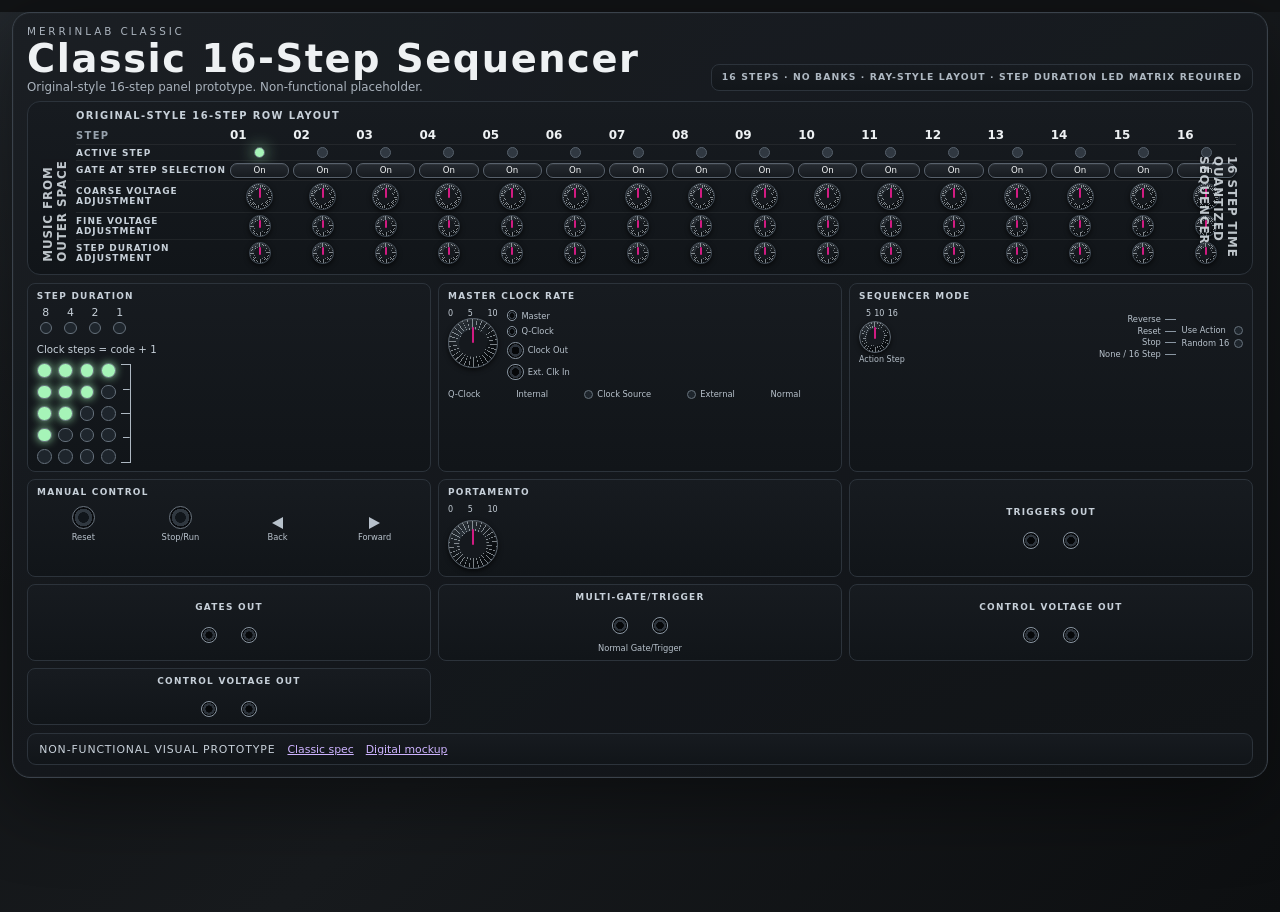
==== classic.html @ e17880bd "Fix classic step duration matrix demo pattern" ====
<!doctype html>
<html lang="en">
<head>
  <meta charset="utf-8" />
  <meta name="viewport" content="width=device-width, initial-scale=1" />
  <title>MerrinLab Classic 16-Step Sequencer Placeholder</title>
  <link rel="stylesheet" href="styles.css" />
  <link rel="stylesheet" href="classic.css" />
  <link rel="stylesheet" href="classic-duration.css" />
</head>
<body class="classic-view">
  <main class="panel" aria-labelledby="panel-title">
    <header class="panel-header classic-faceplate-header">
      <div>
        <p class="eyebrow">MerrinLab Classic</p>
        <h1 id="panel-title">Classic 16-Step Sequencer</h1>
        <p class="subtitle">Original-style 16-step panel prototype. Non-functional placeholder.</p>
      </div>
      <p class="classic-faceplate-meta">16 steps · no banks · Ray-style layout · Step Duration LED Matrix required</p>
    </header>

    <section class="classic-panel" aria-label="Classic original-style row layout placeholder">
      <h2 class="section-title">Original-style 16-step row layout</h2>

      <div class="classic-step-row step-numbers" aria-label="Step numbers 1 to 16">
        <span>01</span><span>02</span><span>03</span><span>04</span><span>05</span><span>06</span><span>07</span><span>08</span><span>09</span><span>10</span><span>11</span><span>12</span><span>13</span><span>14</span><span>15</span><span>16</span>
      </div>

      <div class="classic-step-row" aria-label="Active Step LED row">
        <strong>Active Step</strong>
        <span class="step-led on"></span><span class="step-led"></span><span class="step-led"></span><span class="step-led"></span><span class="step-led"></span><span class="step-led"></span><span class="step-led"></span><span class="step-led"></span><span class="step-led"></span><span class="step-led"></span><span class="step-led"></span><span class="step-led"></span><span class="step-led"></span><span class="step-led"></span><span class="step-led"></span><span class="step-led"></span>
      </div>

      <div class="classic-step-row" aria-label="Gate At Step Selection row">
        <strong>Gate At Step Selection</strong>
        <button type="button">On</button><button type="button">On</button><button type="button">On</button><button type="button">On</button><button type="button">On</button><button type="button">On</button><button type="button">On</button><button type="button">On</button><button type="button">On</button><button type="button">On</button><button type="button">On</button><button type="button">On</button><button type="button">On</button><button type="button">On</button><button type="button">On</button><button type="button">On</button>
      </div>

      <div class="classic-step-row" aria-label="Coarse Voltage Adjustment row">
        <strong>Coarse Voltage Adjustment</strong>
        <span class="classic-knob"></span><span class="classic-knob"></span><span class="classic-knob"></span><span class="classic-knob"></span><span class="classic-knob"></span><span class="classic-knob"></span><span class="classic-knob"></span><span class="classic-knob"></span><span class="classic-knob"></span><span class="classic-knob"></span><span class="classic-knob"></span><span class="classic-knob"></span><span class="classic-knob"></span><span class="classic-knob"></span><span class="classic-knob"></span><span class="classic-knob"></span>
      </div>

      <div class="classic-step-row" aria-label="Fine Voltage Adjustment row">
        <strong>Fine Voltage Adjustment</strong>
        <span class="classic-knob small"></span><span class="classic-knob small"></span><span class="classic-knob small"></span><span class="classic-knob small"></span><span class="classic-knob small"></span><span class="classic-knob small"></span><span class="classic-knob small"></span><span class="classic-knob small"></span><span class="classic-knob small"></span><span class="classic-knob small"></span><span class="classic-knob small"></span><span class="classic-knob small"></span><span class="classic-knob small"></span><span class="classic-knob small"></span><span class="classic-knob small"></span><span class="classic-knob small"></span>
      </div>

      <div class="classic-step-row" aria-label="Step Duration Adjustment row">
        <strong>Step Duration Adjustment</strong>
        <span class="classic-knob small"></span><span class="classic-knob small"></span><span class="classic-knob small"></span><span class="classic-knob small"></span><span class="classic-knob small"></span><span class="classic-knob small"></span><span class="classic-knob small"></span><span class="classic-knob small"></span><span class="classic-knob small"></span><span class="classic-knob small"></span><span class="classic-knob small"></span><span class="classic-knob small"></span><span class="classic-knob small"></span><span class="classic-knob small"></span><span class="classic-knob small"></span><span class="classic-knob small"></span>
      </div>
    </section>

    <section class="classic-bottom-strip complete-bottom-strip" aria-label="Classic bottom control strip placeholders">
      <div class="control-block duration-matrix compact-duration-matrix">
        <h2>Step Duration</h2>
        <div class="duration-bit-labels" aria-label="Duration bit labels 8 4 2 1">
          <span>8</span><span>4</span><span>2</span><span>1</span>
        </div>
        <div class="duration-bit-row" aria-hidden="true">
          <i></i><i></i><i></i><i></i>
        </div>
        <p>Clock steps = code + 1</p>
        <div class="classic-led-matrix hardware-matrix" aria-label="Step Duration LED Matrix">
          <i class="on"></i><i class="on"></i><i class="on"></i><i class="on"></i>
          <i class="on"></i><i class="on"></i><i class="on"></i><i></i>
          <i class="on"></i><i class="on"></i><i></i><i></i>
          <i class="on"></i><i></i><i></i><i></i>
          <i></i><i></i><i></i><i></i>
        </div>
      </div>

      <div class="control-block hardware-block master-clock-panel">
        <h2>Master Clock Rate</h2>
        <div class="master-clock-layout">
          <div>
            <div class="number-arc" aria-hidden="true"><span>0</span><span>5</span><span>10</span></div>
            <div class="mini-dial large" aria-hidden="true"></div>
          </div>
          <div class="master-clock-right">
            <span><i class="jack-dot"></i>Master</span>
            <span><i class="jack-dot"></i>Q-Clock</span>
            <span><i class="jack-dot large-jack"></i>Clock Out</span>
            <span><i class="jack-dot large-jack"></i>Ext. Clk In</span>
          </div>
        </div>
        <div class="clock-source-line" aria-label="Clock source placeholders">
          <span>Q-Clock</span>
          <span>Internal</span><i></i>
          <span>Clock Source</span>
          <i></i><span>External</span>
          <span>Normal</span>
        </div>
      </div>

      <div class="control-block hardware-block sequencer-mode-block wide-block">
        <h2>Sequencer Mode</h2>
        <div class="sequencer-mode-layout">
          <div>
            <div class="number-arc action-arc" aria-hidden="true"><span>5</span><span>10</span><span>16</span></div>
            <div class="mini-dial" aria-hidden="true"></div>
            <span>Action Step</span>
          </div>
          <div class="mode-options" aria-label="Sequencer mode placeholders">
            <span>Reverse</span><span>Reset</span><span>Stop</span><span>None / 16 Step</span>
          </div>
          <div class="action-switches" aria-label="Action selection placeholders">
            <span>Use Action</span><i></i>
            <span>Random 16</span><i></i>
          </div>
        </div>
      </div>

      <div class="control-block hardware-block manual-control-block wide-block">
        <h2>Manual Control</h2>
        <div class="manual-control-grid" aria-label="Manual control placeholders">
          <span><i class="manual-button"></i>Reset</span>
          <span><i class="manual-button"></i>Stop/Run</span>
          <span><i class="manual-arrow left"></i>Back</span>
          <span><i class="manual-arrow right"></i>Forward</span>
        </div>
      </div>

      <div class="control-block hardware-block portamento-block">
        <h2>Portamento</h2>
        <div class="number-arc" aria-hidden="true"><span>0</span><span>5</span><span>10</span></div>
        <div class="mini-dial large" aria-hidden="true"></div>
      </div>

      <div class="control-block hardware-block output-group triggers-block">
        <h2>Triggers Out</h2>
        <div class="paired-jacks"><i class="jack-dot"></i><i class="jack-dot"></i></div>
      </div>

      <div class="control-block hardware-block output-group gates-block">
        <h2>Gates Out</h2>
        <div class="paired-jacks"><i class="jack-dot"></i><i class="jack-dot"></i></div>
      </div>

      <div class="control-block hardware-block output-group multi-gate-block">
        <h2>Multi-Gate/Trigger</h2>
        <div class="paired-jacks"><i class="jack-dot"></i><i class="jack-dot"></i></div>
        <span class="tiny-note">Normal Gate/Trigger</span>
      </div>

      <div class="control-block hardware-block output-group cv-out-block">
        <h2>Control Voltage Out</h2>
        <div class="paired-jacks"><i class="jack-dot"></i><i class="jack-dot"></i></div>
      </div>

      <div class="control-block hardware-block output-group cv-out-block second-cv">
        <h2>Control Voltage Out</h2>
        <div class="paired-jacks"><i class="jack-dot"></i><i class="jack-dot"></i></div>
      </div>
    </section>

    <footer class="classic-footer-strip" aria-label="Classic placeholder links">
      <span>Non-functional visual prototype</span>
      <a href="docs/Classic_Faceplate_Spec_v0.1.md">Classic spec</a>
      <a href="digital.html">Digital mockup</a>
    </footer>
  </main>
</body>
</html>
---- styles.css ----
:root {
  color-scheme: dark;
  font-family: Inter, system-ui, -apple-system, BlinkMacSystemFont, "Segoe UI", sans-serif;
  background: #111315;
  color: #eef1f3;
  --panel: #171b20;
  --panel-2: #1b2026;
  --line: #3a424b;
  --line-soft: #2c333b;
  --text-soft: #aab3bd;
  --accent: #d11b82;
  --accent-2: #b8f2c7;
}

* {
  box-sizing: border-box;
}

body {
  margin: 0;
  min-height: 100vh;
  background:
    radial-gradient(circle at top left, rgba(60, 69, 78, 0.42), transparent 36rem),
    linear-gradient(135deg, #101214, #171a1d 54%, #0d0f11);
}

button,
input {
  font: inherit;
}

button {
  border: 1px solid #58616c;
  border-radius: 999px;
  background: linear-gradient(#252a30, #171b20);
  color: #f5f7f8;
  padding: 0.45rem 0.75rem;
  cursor: default;
  box-shadow: inset 0 1px 0 rgba(255,255,255,0.05), 0 1px 2px rgba(0,0,0,0.55);
}

button.active,
.toggle.active {
  border-color: var(--accent-2);
  background: linear-gradient(#16402a, #102417);
  box-shadow: 0 0 0 1px rgba(184, 242, 199, 0.25), inset 0 1px 0 rgba(255,255,255,0.06);
}

.panel {
  width: min(1840px, calc(100vw - 24px));
  margin: 12px auto;
  padding: 18px;
  border: 1px solid var(--line);
  border-radius: 24px;
  background: linear-gradient(160deg, rgba(26, 30, 35, 0.98), rgba(17, 20, 23, 0.98));
  box-shadow: inset 0 0 0 1px rgba(255,255,255,0.025), 0 24px 80px rgba(0, 0, 0, 0.45);
}

.panel-header,
.control-strip,
.status-strip,
.io-area {
  display: grid;
  gap: 12px;
}

.panel-header {
  grid-template-columns: minmax(280px, 1fr) minmax(260px, 380px);
  align-items: stretch;
  margin-bottom: 12px;
}

.eyebrow {
  margin: 0 0 0.25rem;
  color: var(--text-soft);
  letter-spacing: 0.22em;
  text-transform: uppercase;
  font-size: 0.78rem;
}

h1,
h2,
h3,
p {
  margin-top: 0;
}

h1 {
  margin-bottom: 0.35rem;
  font-size: clamp(2rem, 4vw, 4rem);
  line-height: 1;
  letter-spacing: 0.02em;
}

h2 {
  margin-bottom: 0.65rem;
  font-size: 0.78rem;
  letter-spacing: 0.14em;
  text-transform: uppercase;
  color: #c7d0d9;
}

h3 {
  margin-bottom: 0.55rem;
  font-size: 1rem;
}

.subtitle,
.control-block p,
.mode-card p {
  margin-bottom: 0;
  color: var(--text-soft);
  font-size: 0.86rem;
}

.mode-card,
.control-block,
.status-strip > div,
.step,
.io-block {
  border: 1px solid var(--line-soft);
  border-radius: 16px;
  background: linear-gradient(180deg, var(--panel-2), #15191e);
  box-shadow: inset 0 1px 0 rgba(255,255,255,0.025);
}

.mode-card,
.control-block,
.status-strip > div,
.io-block {
  padding: 14px;
}

.control-strip {
  grid-template-columns: repeat(6, minmax(168px, 1fr));
  margin-bottom: 12px;
}

.button-row {
  display: flex;
  flex-wrap: wrap;
  gap: 8px;
  margin-bottom: 0.6rem;
}

.button-row.three button {
  flex: 1 1 auto;
}

.clock label,
.step label {
  display: grid;
  color: #d4dbe2;
}

.clock label {
  gap: 5px;
  font-size: 0.78rem;
}

.step label {
  gap: 7px;
  font-size: 0.78rem;
  letter-spacing: 0.02em;
}

.clock input,
.step input {
  width: 100%;
}

input[type="range"] {
  accent-color: var(--accent);
}

.step input[type="range"] {
  height: 1.4rem;
}

.step input[type="range"]::-webkit-slider-runnable-track {
  height: 0.42rem;
  border-radius: 999px;
  background: linear-gradient(90deg, var(--accent), #e9eef1);
}

.step input[type="range"]::-webkit-slider-thumb {
  width: 1.1rem;
  height: 1.1rem;
  margin-top: -0.34rem;
  border-radius: 50%;
}

.status-strip {
  grid-template-columns: repeat(4, minmax(140px, 1fr));
  margin-bottom: 12px;
}

.status-strip strong {
  display: block;
  font-size: 1.7rem;
}

.label {
  display: block;
  margin-bottom: 0.4rem;
  color: #97a2ad;
  text-transform: uppercase;
  letter-spacing: 0.1em;
  font-size: 0.7rem;
}

.led-code {
  display: flex;
  gap: 8px;
}

.led-code.labelled {
  align-items: end;
}

.bit {
  display: grid;
  justify-items: center;
  gap: 5px;
  color: #97a2ad;
  font-size: 0.68rem;
  font-style: normal;
}

.bit em {
  font-style: normal;
}

.led-code i,
.step-led {
  display: inline-block;
  width: 14px;
  height: 14px;
  border-radius: 50%;
  background: #303841;
  border: 1px solid #56606b;
}

.led-code i.on,
.step-led.on {
  background: #a6f4b8;
  box-shadow: 0 0 16px rgba(166, 244, 184, 0.8);
}

.section-title {
  margin: 6px 0 10px;
}

.step-grid {
  display: grid;
  grid-template-columns: repeat(16, minmax(92px, 1fr));
  gap: 7px;
  margin-bottom: 12px;
}

.step {
  min-width: 0;
  padding: 10px 9px;
  display: grid;
  grid-template-rows: auto auto auto auto auto;
  gap: 7px;
  align-content: start;
}

.step.active {
  border-color: var(--accent-2);
  box-shadow: inset 0 0 0 1px rgba(184, 242, 199, 0.15), 0 0 18px rgba(184, 242, 199, 0.08);
}

.step > button {
  width: 100%;
  margin: 2px 0 0;
  padding: 0.34rem 0.25rem;
  font-size: 0.82rem;
}

.step-status {
  display: grid;
  grid-template-columns: repeat(4, 1fr);
  gap: 4px;
  margin: 0;
}

.step-status button {
  min-width: 0;
  width: auto;
  margin: 0;
  padding: 0.22rem 0;
  border-radius: 7px;
  font-size: 0.64rem;
  line-height: 1;
  color: #d8dde2;
  border-color: #454e58;
  background: linear-gradient(#20252b, #13171b);
}

.step-led {
  margin-top: 4px;
}

.classic-panel {
  position: relative;
  border: 1px solid var(--line-soft);
  border-radius: 13px;
  background: linear-gradient(180deg, #171b20, #111519);
  padding: 10px 46px;
  margin-bottom: 10px;
  overflow-x: auto;
}

.classic-panel::before,
.classic-panel::after {
  position: absolute;
  top: 54px;
  bottom: 12px;
  display: grid;
  place-items: center;
  color: #dbe2e8;
  font-size: 0.74rem;
  font-weight: 700;
  letter-spacing: 0.08em;
  text-transform: uppercase;
  writing-mode: vertical-rl;
  text-orientation: mixed;
  opacity: 0.86;
}

.classic-panel::before {
  content: "Music From Outer Space";
  left: 13px;
  transform: rotate(180deg);
}

.classic-panel::after {
  content: "16 Step Time Quantized Sequencer";
  right: 13px;
}

.classic-step-row {
  min-width: 1180px;
  display: grid;
  grid-template-columns: 162px repeat(16, minmax(48px, 1fr));
  align-items: center;
  gap: 5px;
  padding: 4px 0;
  border-bottom: 1px solid rgba(255,255,255,0.06);
}

.classic-step-row:last-child {
  border-bottom: 0;
}

.classic-step-row strong {
  color: #c7d0d9;
  font-size: 0.64rem;
  letter-spacing: 0.11em;
  line-height: 1.15;
  text-transform: uppercase;
}

.classic-step-row.step-numbers {
  grid-template-columns: 162px repeat(16, minmax(48px, 1fr));
  color: #eef1f3;
  font-weight: 700;
  font-size: 0.82rem;
}

.classic-step-row.step-numbers::before {
  content: "Step";
  color: #97a2ad;
  font-size: 0.62rem;
  letter-spacing: 0.14em;
  text-transform: uppercase;
}

.classic-step-row .step-led {
  justify-self: center;
  width: 11px;
  height: 11px;
  margin: 0;
}

.classic-step-row button {
  width: 100%;
  padding: 0.17rem 0.18rem;
  border-radius: 7px;
  font-size: 0.58rem;
  line-height: 1;
}

.classic-knob {
  width: 30px;
  height: 30px;
  justify-self: center;
  border-radius: 50%;
  border: 1px solid #414b55;
  background:
    radial-gradient(circle at 50% 50%, #15191e 0 42%, transparent 43%),
    repeating-conic-gradient(from -135deg, rgba(216,225,232,0.56) 0 2deg, transparent 2deg 10deg),
    radial-gradient(circle at 38% 30%, #333a42, #0c0f12 64%);
  box-shadow: inset 0 1px 2px rgba(255,255,255,0.14), 0 2px 5px rgba(0,0,0,0.65);
  position: relative;
}

.classic-knob::after {
  content: "";
  position: absolute;
  left: 50%;
  top: 4px;
  width: 2px;
  height: 10px;
  transform: translateX(-50%);
  border-radius: 2px;
  background: var(--accent);
}

.classic-knob.small {
  width: 25px;
  height: 25px;
}

.classic-knob.small::after {
  height: 8px;
}

.classic-bottom-strip {
  display: grid;
  grid-template-columns: 1.05fr 1.35fr 1fr 1.35fr 1.12fr 1.4fr;
  gap: 9px;
  margin-bottom: 10px;
}

.classic-bottom-strip .control-block {
  min-height: 116px;
  padding: 10px 12px;
  border-radius: 10px;
}

.classic-bottom-strip .control-block h2 {
  margin-bottom: 0.42rem;
  font-size: 0.67rem;
}

.classic-bottom-strip .control-block p {
  font-size: 0.78rem;
  line-height: 1.25;
}

.classic-led-matrix {
  display: grid;
  grid-template-columns: repeat(4, 11px);
  gap: 5px;
  margin-top: 9px;
}

.classic-led-matrix i {
  width: 11px;
  height: 11px;
  border-radius: 50%;
  border: 1px solid #56606b;
  background: #303841;
}

.classic-led-matrix i.on {
  background: #a6f4b8;
  box-shadow: 0 0 10px rgba(166, 244, 184, 0.72);
}

.io-area {
  grid-template-columns: repeat(2, minmax(260px, 1fr));
}

.io-block ul {
  display: grid;
  grid-template-columns: repeat(auto-fit, minmax(150px, 1fr));
  gap: 10px;
  padding: 0;
  margin: 0;
  list-style: none;
}

.io-block li {
  display: flex;
  align-items: center;
  gap: 9px;
  color: #dbe2e8;
}

.jack {
  width: 18px;
  height: 18px;
  border-radius: 50%;
  border: 2px solid #83b8ff;
  background: radial-gradient(circle at 50% 50%, #0d1115 38%, #26303a 40%, #090b0d 65%);
}

.jack.out {
  border-color: #f0c36a;
}

.classic-view .panel {
  padding: 12px 14px;
  border-radius: 18px;
}

.classic-view .panel-header {
  grid-template-columns: minmax(360px, 1fr) minmax(240px, 340px);
  gap: 10px;
  align-items: end;
  margin-bottom: 8px;
}

.classic-view .eyebrow {
  margin-bottom: 0.16rem;
  font-size: 0.65rem;
  letter-spacing: 0.28em;
}

.classic-view h1 {
  margin-bottom: 0.2rem;
  font-size: clamp(1.65rem, 3vw, 3rem);
  letter-spacing: 0.04em;
}

.classic-view .subtitle {
  font-size: 0.74rem;
}

.classic-view .mode-card {
  padding: 9px 11px;
  border-radius: 11px;
}

.classic-view .mode-card h2 {
  margin-bottom: 0.35rem;
  font-size: 0.62rem;
}

.classic-view .mode-card p {
  font-size: 0.72rem;
  line-height: 1.25;
}

.classic-view .status-strip {
  grid-template-columns: repeat(4, minmax(120px, 1fr));
  gap: 8px;
  margin-bottom: 8px;
}

.classic-view .status-strip > div {
  padding: 8px 10px;
  border-radius: 10px;
}

.classic-view .status-strip strong {
  font-size: 1.2rem;
}

.classic-view .label {
  margin-bottom: 0.22rem;
  font-size: 0.58rem;
}

.classic-view .classic-panel {
  padding: 8px 48px;
  margin-bottom: 8px;
}

.classic-view .section-title {
  margin: 0 0 5px;
  font-size: 0.62rem;
}

.classic-view .classic-step-row {
  grid-template-columns: 150px repeat(16, minmax(47px, 1fr));
  min-width: 1160px;
  gap: 4px;
  padding: 2px 0;
}

.classic-view .classic-step-row.step-numbers {
  grid-template-columns: 150px repeat(16, minmax(47px, 1fr));
  font-size: 0.75rem;
}

.classic-view .classic-step-row strong {
  font-size: 0.56rem;
}

.classic-view .classic-step-row button {
  padding: 0.13rem 0.16rem;
  font-size: 0.54rem;
}

.classic-view .classic-knob {
  width: 27px;
  height: 27px;
}

.classic-view .classic-knob.small {
  width: 22px;
  height: 22px;
}

.classic-view .classic-bottom-strip {
  grid-template-columns: 0.95fr 1.45fr 1.05fr 1.4fr 1.1fr 1.35fr;
  gap: 7px;
  margin-bottom: 8px;
}

.classic-view .classic-bottom-strip .control-block {
  min-height: 76px;
  padding: 7px 9px;
  border-radius: 8px;
}

.classic-view .classic-bottom-strip .control-block h2 {
  margin-bottom: 0.25rem;
  font-size: 0.56rem;
}

.classic-view .classic-bottom-strip .control-block p {
  font-size: 0.64rem;
  line-height: 1.15;
}

.classic-view .classic-led-matrix {
  grid-template-columns: repeat(4, 9px);
  gap: 4px;
  margin-top: 5px;
}

.classic-view .classic-led-matrix i {
  width: 9px;
  height: 9px;
}

.classic-view .led-code {
  gap: 6px;
}

.classic-view .led-code i {
  width: 10px;
  height: 10px;
}

.classic-view .io-area {
  gap: 8px;
}

.classic-view .io-block {
  padding: 9px 12px;
  border-radius: 10px;
}

.classic-view .io-block h2 {
  margin-bottom: 0.35rem;
  font-size: 0.6rem;
}

.classic-view .io-block p {
  margin-bottom: 0.35rem;
  font-size: 0.74rem;
}

@media (max-width: 1500px) {
  .control-strip,
  .classic-bottom-strip {
    grid-template-columns: repeat(3, minmax(220px, 1fr));
  }
}

@media (max-width: 1300px) {
  .step-grid {
    grid-template-columns: repeat(8, minmax(100px, 1fr));
  }

  .control-strip,
  .classic-bottom-strip {
    grid-template-columns: repeat(2, minmax(220px, 1fr));
  }
}

@media (max-width: 760px) {
  .panel-header,
  .control-strip,
  .status-strip,
  .io-area,
  .classic-bottom-strip {
    grid-template-columns: 1fr;
  }

  .step-grid {
    grid-template-columns: repeat(2, minmax(130px, 1fr));
  }

  .classic-panel {
    padding-inline: 36px;
  }
}
---- classic.css ----
/* Classic-only presentation refinements.
   This file keeps classic.html looking like a compact panel prototype,
   without changing digital.html. */

.classic-view .panel-header.classic-faceplate-header {
  grid-template-columns: minmax(0, 1fr) auto;
  align-items: end;
  gap: 10px;
  margin-bottom: 7px;
}

.classic-view .classic-faceplate-header h1 {
  margin-bottom: 0.14rem;
}

.classic-view .classic-faceplate-header .subtitle {
  max-width: 42rem;
}

.classic-faceplate-meta {
  margin: 0 0 0.2rem;
  padding: 0.44rem 0.62rem;
  border: 1px solid var(--line-soft);
  border-radius: 8px;
  background: linear-gradient(180deg, #171b20, #12161a);
  color: #aeb8c2;
  font-size: 0.58rem;
  font-weight: 700;
  letter-spacing: 0.12em;
  line-height: 1.15;
  text-transform: uppercase;
  white-space: nowrap;
}

.classic-view .classic-panel {
  margin-top: 0;
}

.classic-view .compact-duration-matrix {
  display: grid;
  align-content: start;
  justify-items: start;
  gap: 0.18rem;
}

.classic-view .compact-duration-matrix h2 {
  margin-bottom: 0.08rem;
}

.duration-bit-labels,
.duration-bit-row {
  display: grid;
  grid-template-columns: repeat(4, 0.95rem);
  gap: 0.28rem;
  align-items: center;
}

.duration-bit-labels {
  color: #c7d0d9;
  font-size: 0.62rem;
  line-height: 1;
  text-align: center;
}

.duration-bit-row i {
  width: 0.66rem;
  height: 0.66rem;
  justify-self: center;
  border-radius: 50%;
  border: 1px solid #66717c;
  background: #1e252c;
}

.hardware-matrix i {
  width: 0.74rem;
  height: 0.74rem;
  border-radius: 50%;
  border: 1px solid #66717c;
  background: #1e252c;
}

.classic-view .compact-duration-matrix p {
  order: 3;
  max-width: 8rem;
  margin: 0.38rem 0 0.2rem;
  color: #c7d0d9;
  font-size: 0.54rem;
  line-height: 1.08;
}

.classic-view .classic-led-matrix.hardware-matrix {
  order: 4;
  position: relative;
  display: grid;
  grid-template-columns: repeat(4, 0.74rem);
  gap: 0.32rem;
  width: max-content;
  margin-top: 0;
  padding-right: 0.86rem;
}

.classic-view .classic-led-matrix.hardware-matrix::after {
  content: "";
  position: absolute;
  right: 0.1rem;
  top: 0.06rem;
  bottom: 0.06rem;
  width: 0.42rem;
  border-right: 1px solid #aeb8c2;
  background:
    linear-gradient(#aeb8c2, #aeb8c2) right top / 0.42rem 1px no-repeat,
    linear-gradient(#aeb8c2, #aeb8c2) right 25% / 0.32rem 1px no-repeat,
    linear-gradient(#aeb8c2, #aeb8c2) right 50% / 0.42rem 1px no-repeat,
    linear-gradient(#aeb8c2, #aeb8c2) right 75% / 0.32rem 1px no-repeat,
    linear-gradient(#aeb8c2, #aeb8c2) right bottom / 0.42rem 1px no-repeat;
}

.hardware-matrix i.on {
  background: #a6f4b8;
  box-shadow: 0 0 8px rgba(166, 244, 184, 0.78);
}

.classic-view .complete-bottom-strip {
  display: grid;
  grid-template-columns: 1.05fr repeat(10, 1fr);
  grid-template-rows: minmax(5.4rem, auto) minmax(3.9rem, auto);
  gap: 0;
  align-items: stretch;
  border: 1px solid var(--line-soft);
  border-radius: 8px;
  overflow: hidden;
  background: linear-gradient(180deg, #171b20, #111519);
}

.classic-view .complete-bottom-strip .control-block {
  min-height: 0;
  border: 0;
  border-right: 1px solid var(--line-soft);
  border-bottom: 1px solid var(--line-soft);
  border-radius: 0;
  background: transparent;
  box-shadow: none;
}

.classic-view .complete-bottom-strip .duration-matrix {
  grid-column: 1;
  grid-row: 1 / span 2;
}

.classic-view .complete-bottom-strip .master-clock-panel {
  grid-column: 2 / span 3;
  grid-row: 1 / span 2;
}

.classic-view .complete-bottom-strip .sequencer-mode-block {
  grid-column: 5 / span 3;
  grid-row: 1;
}

.classic-view .complete-bottom-strip .manual-control-block {
  grid-column: 8 / span 3;
  grid-row: 1;
}

.classic-view .complete-bottom-strip .portamento-block {
  grid-column: 11;
  grid-row: 1;
  border-right: 0;
}

.classic-view .complete-bottom-strip .triggers-block {
  grid-column: 5 / span 2;
  grid-row: 2;
}

.classic-view .complete-bottom-strip .gates-block {
  grid-column: 7 / span 2;
  grid-row: 2;
}

.classic-view .complete-bottom-strip .multi-gate-block {
  grid-column: 9;
  grid-row: 2;
}

.classic-view .complete-bottom-strip .cv-out-block {
  grid-column: 10;
  grid-row: 2;
}

.classic-view .complete-bottom-strip .second-cv {
  grid-column: 11;
  grid-row: 2;
  border-right: 0;
}

.classic-view .complete-bottom-strip .output-group,
.classic-view .complete-bottom-strip .cv-out-block,
.classic-view .complete-bottom-strip .duration-matrix,
.classic-view .complete-bottom-strip .master-clock-panel {
  border-bottom: 0;
}

.hardware-block {
  display: grid;
  align-content: start;
  gap: 0.34rem;
}

.hardware-block h2 {
  margin-bottom: 0.06rem;
}

.mini-dial {
  width: 2rem;
  height: 2rem;
  justify-self: start;
  border-radius: 50%;
  border: 1px solid #5c6670;
  background:
    radial-gradient(circle at 50% 50%, #15191e 0 40%, transparent 41%),
    repeating-conic-gradient(from -135deg, rgba(216,225,232,0.55) 0 2deg, transparent 2deg 12deg),
    radial-gradient(circle at 38% 30%, #303840, #090c0f 66%);
  box-shadow: inset 0 1px 2px rgba(255,255,255,0.12), 0 2px 5px rgba(0,0,0,0.65);
  position: relative;
}

.mini-dial.large {
  width: 3.1rem;
  height: 3.1rem;
}

.mini-dial::after {
  content: "";
  position: absolute;
  left: 50%;
  top: 0.34rem;
  width: 2px;
  height: 0.72rem;
  transform: translateX(-50%);
  border-radius: 2px;
  background: var(--accent);
}

.mini-dial.large::after {
  top: 0.5rem;
  height: 1rem;
}

.number-arc {
  display: flex;
  justify-content: space-between;
  width: 3.1rem;
  color: #c7d0d9;
  font-size: 0.5rem;
  line-height: 1;
}

.master-clock-layout {
  display: grid;
  grid-template-columns: auto 1fr;
  gap: 0.58rem;
  align-items: start;
}

.master-clock-right {
  display: grid;
  grid-template-columns: auto;
  gap: 0.32rem;
  color: #b7c1cb;
  font-size: 0.52rem;
}

.master-clock-right span,
.jack-row span,
.jack-grid span {
  display: inline-flex;
  align-items: center;
  gap: 0.25rem;
}

.clock-source-line {
  display: grid;
  grid-template-columns: auto auto 0.56rem auto 0.56rem auto auto;
  gap: 0.28rem;
  align-items: center;
  margin-top: 0.25rem;
  color: #b7c1cb;
  font-size: 0.52rem;
  line-height: 1.08;
}

.clock-source-line i,
.action-switches i {
  width: 0.56rem;
  height: 0.56rem;
  border-radius: 50%;
  border: 1px solid #68737d;
  background: #1e252c;
}

.clock-source-note,
.mode-options,
.switch-pair,
.clock-source-grid,
.jack-row,
.jack-grid,
.action-symbol-row,
.action-switches,
.manual-control-grid,
.tiny-note {
  color: #b7c1cb;
  font-size: 0.52rem;
  line-height: 1.08;
}

.sequencer-mode-layout {
  display: grid;
  grid-template-columns: auto minmax(4.2rem, 1fr) auto;
  gap: 0.34rem;
  align-items: center;
}

.sequencer-mode-layout > div:first-child {
  display: grid;
  justify-items: center;
  gap: 0.14rem;
  color: #b7c1cb;
  font-size: 0.5rem;
  text-align: center;
}

.action-arc {
  width: 2rem;
}

.mode-options {
  display: grid;
  grid-template-columns: auto;
  gap: 0.16rem;
  align-items: center;
}

.mode-options span {
  padding: 0;
  border: 0;
  border-radius: 0;
  text-align: right;
  background: none;
}

.mode-options span::after {
  content: "";
  display: inline-block;
  width: 0.72rem;
  height: 1px;
  margin-left: 0.24rem;
  vertical-align: middle;
  background: #8a96a2;
}

.action-switches {
  display: grid;
  grid-template-columns: auto 0.56rem;
  gap: 0.22rem 0.3rem;
  align-items: center;
}

.manual-control-grid {
  display: grid;
  grid-template-columns: repeat(4, minmax(0, 1fr));
  gap: 0.28rem;
  align-items: end;
}

.manual-control-grid span {
  display: grid;
  justify-items: center;
  gap: 0.2rem;
  text-align: center;
}

.manual-button {
  display: block;
  width: 1.45rem;
  height: 1.45rem;
  border-radius: 50%;
  border: 1px solid #6a747e;
  background: radial-gradient(circle at 50% 50%, #11161b 0 35%, #303840 37% 58%, #080a0d 60%);
}

.manual-arrow {
  display: block;
  width: 0;
  height: 0;
  margin-top: 0.28rem;
  border-top: 0.38rem solid transparent;
  border-bottom: 0.38rem solid transparent;
}

.manual-arrow.left {
  border-right: 0.72rem solid #b7c1cb;
}

.manual-arrow.right {
  border-left: 0.72rem solid #b7c1cb;
}

.jack-row,
.jack-grid {
  display: grid;
  gap: 0.24rem;
}

.jack-dot {
  display: inline-block;
  flex: 0 0 auto;
  width: 0.66rem;
  height: 0.66rem;
  border-radius: 50%;
  border: 1px solid #8a96a2;
  background: radial-gradient(circle at 50% 50%, #06080a 0 35%, #2d343c 37% 58%, #07090b 60%);
}

.jack-dot.large-jack {
  width: 1.05rem;
  height: 1.05rem;
}

.output-group {
  min-height: 3.8rem;
  align-content: center;
}

.output-group h2 {
  text-align: center;
}

.paired-jacks {
  display: flex;
  justify-content: center;
  gap: 1.45rem;
  margin-top: 0.34rem;
}

.paired-jacks .jack-dot {
  width: 1.05rem;
  height: 1.05rem;
}

.tiny-note {
  display: block;
  margin-top: 0.28rem;
  text-align: center;
}

.classic-footer-strip {
  display: flex;
  flex-wrap: wrap;
  align-items: center;
  gap: 0.75rem;
  min-height: 2rem;
  padding: 0.45rem 0.7rem;
  border: 1px solid var(--line-soft);
  border-radius: 9px;
  background: linear-gradient(180deg, #171b20, #111519);
  color: #aeb8c2;
  font-size: 0.68rem;
}

.classic-footer-strip span {
  color: #c7d0d9;
  letter-spacing: 0.08em;
  text-transform: uppercase;
}

.classic-footer-strip a {
  color: #cdb3ff;
}

@media (max-width: 1500px) {
  .classic-view .complete-bottom-strip {
    grid-template-columns: repeat(3, minmax(220px, 1fr));
    grid-template-rows: auto;
    gap: 7px;
    border: 0;
    background: transparent;
    overflow: visible;
  }

  .classic-view .complete-bottom-strip .control-block {
    grid-column: auto;
    grid-row: auto;
    border: 1px solid var(--line-soft);
    border-radius: 8px;
    background: linear-gradient(180deg, #171b20, #111519);
  }
}

@media (max-width: 900px) {
  .classic-view .panel-header.classic-faceplate-header {
    grid-template-columns: 1fr;
  }

  .classic-faceplate-meta {
    white-space: normal;
  }

  .sequencer-mode-layout,
  .manual-control-grid,
  .master-clock-layout,
  .clock-source-line {
    grid-template-columns: 1fr;
  }
}
---- classic-duration.css ----
/* Classic Step Duration block tuning only.
   Purpose: make the Step Duration matrix use its panel space better
   without changing the rest of the Classic lower strip. */

.classic-view .compact-duration-matrix {
  justify-items: center;
  align-content: start;
  padding-inline: 0.55rem !important;
}

.classic-view .compact-duration-matrix h2 {
  width: 100%;
  text-align: center;
}

.classic-view .duration-bit-labels,
.classic-view .duration-bit-row {
  grid-template-columns: repeat(4, 1.12rem);
  gap: 0.42rem;
}

.classic-view .duration-bit-labels {
  width: max-content;
  font-size: 0.68rem;
}

.classic-view .duration-bit-row i {
  width: 0.78rem;
  height: 0.78rem;
}

.classic-view .compact-duration-matrix p {
  width: 100%;
  max-width: 8.8rem;
  margin: 0.45rem 0 0.28rem;
  text-align: left;
  font-size: 0.58rem;
}

.classic-view .classic-led-matrix.hardware-matrix {
  grid-template-columns: repeat(4, 0.92rem);
  gap: 0.42rem;
  padding-right: 1.08rem;
}

.classic-view .classic-led-matrix.hardware-matrix i {
  width: 0.92rem;
  height: 0.92rem;
}

.classic-view .classic-led-matrix.hardware-matrix::after {
  right: 0.12rem;
  width: 0.56rem;
  border-right-width: 1px;
  background:
    linear-gradient(#aeb8c2, #aeb8c2) right top / 0.56rem 1px no-repeat,
    linear-gradient(#aeb8c2, #aeb8c2) right 25% / 0.42rem 1px no-repeat,
    linear-gradient(#aeb8c2, #aeb8c2) right 50% / 0.56rem 1px no-repeat,
    linear-gradient(#aeb8c2, #aeb8c2) right 75% / 0.42rem 1px no-repeat,
    linear-gradient(#aeb8c2, #aeb8c2) right bottom / 0.56rem 1px no-repeat;
}

@media (max-width: 1500px) {
  .classic-view .compact-duration-matrix {
    justify-items: start;
  }

  .classic-view .compact-duration-matrix h2 {
    text-align: left;
  }
}
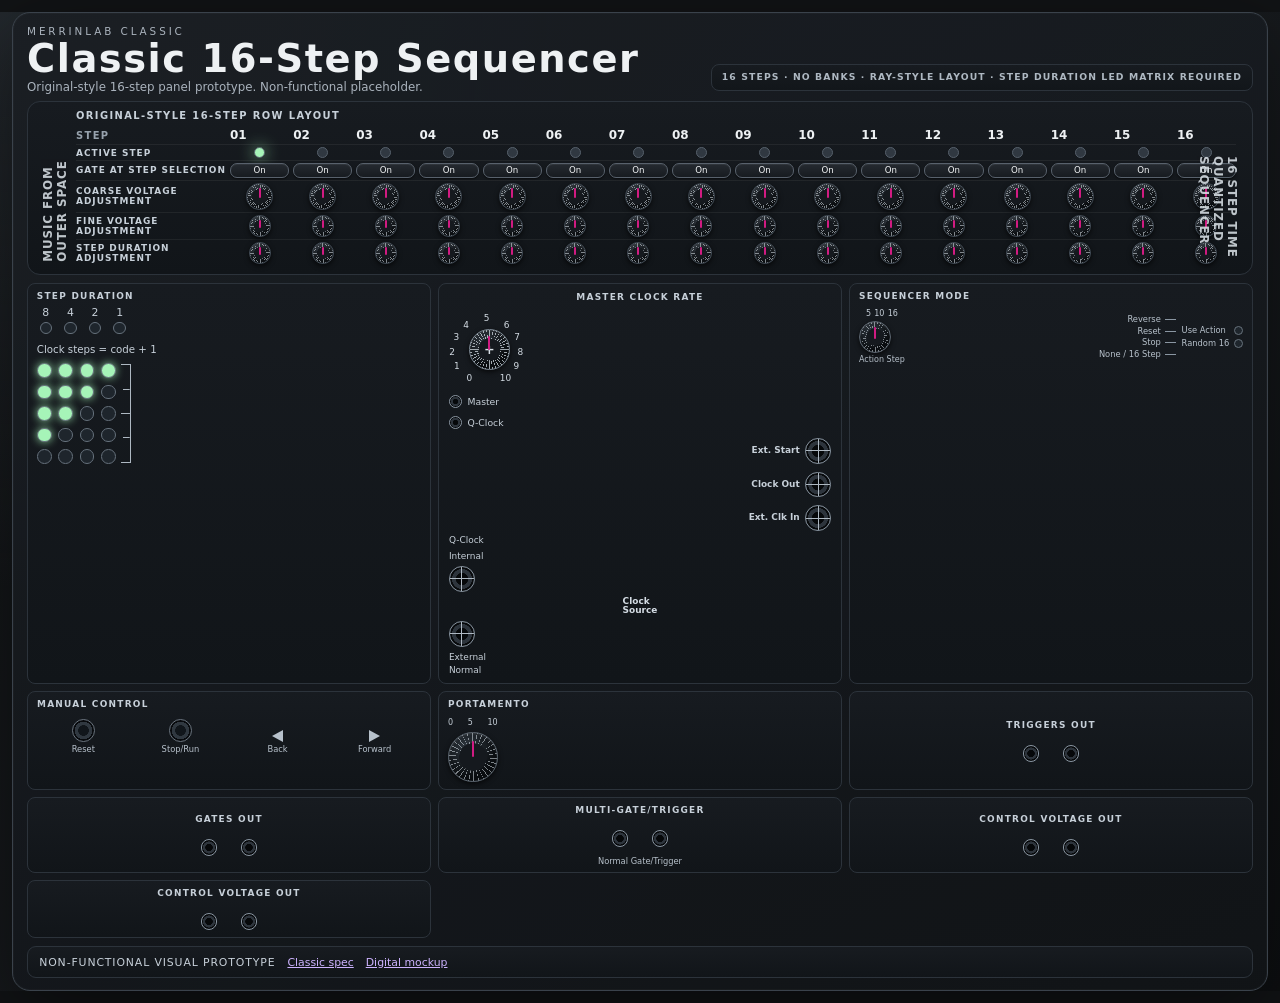
==== commit 80a7db78: "Rework Classic Master Clock section to original-style layout" ====
--- a/classic.html
+++ b/classic.html
@@ -7,6 +7,7 @@
   <link rel="stylesheet" href="styles.css" />
   <link rel="stylesheet" href="classic.css" />
   <link rel="stylesheet" href="classic-duration.css" />
+  <link rel="stylesheet" href="classic-master-clock.css" />
 </head>
 <body class="classic-view">
   <main class="panel" aria-labelledby="panel-title">
@@ -71,26 +72,33 @@
         </div>
       </div>
 
-      <div class="control-block hardware-block master-clock-panel">
+      <div class="control-block hardware-block master-clock-panel original-master-clock">
         <h2>Master Clock Rate</h2>
-        <div class="master-clock-layout">
-          <div>
-            <div class="number-arc" aria-hidden="true"><span>0</span><span>5</span><span>10</span></div>
-            <div class="mini-dial large" aria-hidden="true"></div>
+        <div class="master-clock-original-top">
+          <div class="master-rate-face" aria-hidden="true">
+            <span class="rate-num n0">0</span><span class="rate-num n1">1</span><span class="rate-num n2">2</span><span class="rate-num n3">3</span><span class="rate-num n4">4</span><span class="rate-num n5">5</span><span class="rate-num n6">6</span><span class="rate-num n7">7</span><span class="rate-num n8">8</span><span class="rate-num n9">9</span><span class="rate-num n10">10</span>
+            <div class="master-rate-dial"></div>
           </div>
-          <div class="master-clock-right">
-            <span><i class="jack-dot"></i>Master</span>
-            <span><i class="jack-dot"></i>Q-Clock</span>
-            <span><i class="jack-dot large-jack"></i>Clock Out</span>
-            <span><i class="jack-dot large-jack"></i>Ext. Clk In</span>
+          <div class="master-clock-small-jacks">
+            <span><i class="classic-master-jack"></i>Master</span>
+            <span><i class="classic-master-jack"></i>Q-Clock</span>
+          </div>
+          <div class="master-clock-right-jacks">
+            <span><strong>Ext. Start</strong><i class="classic-master-jack large"></i></span>
+            <span><strong>Clock Out</strong><i class="classic-master-jack large"></i></span>
+            <span><strong>Ext. Clk In</strong><i class="classic-master-jack large"></i></span>
           </div>
         </div>
-        <div class="clock-source-line" aria-label="Clock source placeholders">
+        <div class="clock-source-original" aria-label="Clock source placeholders">
           <span>Q-Clock</span>
-          <span>Internal</span><i></i>
-          <span>Clock Source</span>
-          <i></i><span>External</span>
-          <span>Normal</span>
+          <span class="source-line"></span>
+          <span>Internal</span>
+          <i class="classic-master-jack large"></i>
+          <span class="source-title">Clock<br>Source</span>
+          <i class="classic-master-jack large"></i>
+          <span>External</span>
+          <span class="source-line"></span>
+          <span class="normal-label">Normal</span>
         </div>
       </div>
 
--- a/classic-master-clock.css
+++ b/classic-master-clock.css
@@ -0,0 +1,181 @@
+/* Classic Master Clock section tuning only.
+   Purpose: make the Master Clock Rate / Clock Source block follow the original lower-panel layout. */
+
+.classic-view .original-master-clock {
+  display: grid;
+  grid-template-rows: auto 1fr auto;
+  align-content: stretch;
+  gap: 0.18rem;
+  padding: 0.5rem 0.62rem !important;
+}
+
+.classic-view .original-master-clock h2 {
+  text-align: center;
+  margin-bottom: 0.06rem;
+}
+
+.classic-view .master-clock-original-top {
+  display: grid;
+  grid-template-columns: minmax(5.7rem, auto) minmax(4.4rem, auto) minmax(4.8rem, auto);
+  gap: 0.55rem;
+  align-items: start;
+}
+
+.classic-view .master-rate-face {
+  position: relative;
+  width: 5.35rem;
+  height: 4.85rem;
+}
+
+.classic-view .master-rate-dial {
+  position: absolute;
+  left: 1.25rem;
+  top: 1.25rem;
+  width: 2.55rem;
+  height: 2.55rem;
+  border-radius: 50%;
+  border: 1px solid #7b8792;
+  background:
+    radial-gradient(circle at 50% 50%, #15191e 0 39%, transparent 40%),
+    repeating-conic-gradient(from -130deg, rgba(216,225,232,0.72) 0 2deg, transparent 2deg 10deg),
+    radial-gradient(circle at 38% 30%, #303840, #090c0f 66%);
+  box-shadow: inset 0 1px 2px rgba(255,255,255,0.12), 0 2px 5px rgba(0,0,0,0.65);
+}
+
+.classic-view .master-rate-dial::before {
+  content: "+";
+  position: absolute;
+  inset: 0;
+  display: grid;
+  place-items: center;
+  color: #d7dee5;
+  font-weight: 700;
+  font-size: 0.8rem;
+}
+
+.classic-view .master-rate-dial::after {
+  content: "";
+  position: absolute;
+  left: 50%;
+  top: 0.4rem;
+  width: 2px;
+  height: 0.86rem;
+  transform: translateX(-50%);
+  border-radius: 2px;
+  background: var(--accent);
+}
+
+.classic-view .rate-num {
+  position: absolute;
+  color: #d5dde5;
+  font-size: 0.56rem;
+  line-height: 1;
+}
+
+.classic-view .rate-num.n0 { left: 1.1rem; top: 4.05rem; }
+.classic-view .rate-num.n1 { left: 0.32rem; top: 3.34rem; }
+.classic-view .rate-num.n2 { left: 0.02rem; top: 2.44rem; }
+.classic-view .rate-num.n3 { left: 0.28rem; top: 1.52rem; }
+.classic-view .rate-num.n4 { left: 0.9rem; top: 0.74rem; }
+.classic-view .rate-num.n5 { left: 2.17rem; top: 0.34rem; }
+.classic-view .rate-num.n6 { left: 3.42rem; top: 0.74rem; }
+.classic-view .rate-num.n7 { left: 4.08rem; top: 1.52rem; }
+.classic-view .rate-num.n8 { left: 4.28rem; top: 2.44rem; }
+.classic-view .rate-num.n9 { left: 4.03rem; top: 3.34rem; }
+.classic-view .rate-num.n10 { left: 3.18rem; top: 4.05rem; }
+
+.classic-view .master-clock-small-jacks,
+.classic-view .master-clock-right-jacks {
+  display: grid;
+  gap: 0.48rem;
+  align-content: start;
+  color: #c7d0d9;
+  font-size: 0.58rem;
+  line-height: 1.05;
+}
+
+.classic-view .master-clock-small-jacks span,
+.classic-view .master-clock-right-jacks span {
+  display: grid;
+  grid-template-columns: auto 1fr;
+  align-items: center;
+  gap: 0.34rem;
+}
+
+.classic-view .master-clock-right-jacks span {
+  grid-template-columns: 1fr auto;
+}
+
+.classic-view .master-clock-right-jacks strong {
+  font-size: 0.56rem;
+  text-align: right;
+}
+
+.classic-view .clock-source-original {
+  display: grid;
+  grid-template-columns: auto 1fr auto 1fr auto;
+  align-items: center;
+  gap: 0.32rem;
+  margin-top: 0.1rem;
+  color: #c7d0d9;
+  font-size: 0.56rem;
+}
+
+.classic-view .clock-source-original .source-line {
+  height: 1px;
+  background: #aeb8c2;
+}
+
+.classic-view .clock-source-original .source-title {
+  display: grid;
+  justify-items: center;
+  gap: 0.12rem;
+  color: #d5dde5;
+  font-weight: 700;
+  line-height: 1.05;
+}
+
+.classic-view .clock-source-original .normal-label {
+  grid-column: 1;
+  margin-top: -0.08rem;
+  align-self: start;
+}
+
+.classic-view .master-clock-original-footer {
+  display: grid;
+  grid-template-columns: auto 1fr auto;
+  align-items: end;
+  gap: 0.4rem;
+  margin-top: 0.16rem;
+  color: #c7d0d9;
+  font-size: 0.54rem;
+}
+
+.classic-view .classic-master-jack {
+  display: inline-block;
+  width: 0.82rem;
+  height: 0.82rem;
+  border-radius: 50%;
+  border: 1px solid #8a96a2;
+  background: radial-gradient(circle at 50% 50%, #06080a 0 35%, #2d343c 37% 58%, #07090b 60%);
+}
+
+.classic-view .classic-master-jack.large {
+  width: 1.62rem;
+  height: 1.62rem;
+  background:
+    linear-gradient(#aeb8c2, #aeb8c2) center / 1px 100% no-repeat,
+    linear-gradient(90deg, #aeb8c2, #aeb8c2) center / 100% 1px no-repeat,
+    radial-gradient(circle at 50% 50%, #06080a 0 35%, #2d343c 37% 58%, #07090b 60%);
+}
+
+@media (max-width: 1500px) {
+  .classic-view .master-clock-original-top,
+  .classic-view .clock-source-original {
+    grid-template-columns: 1fr;
+  }
+
+  .classic-view .clock-source-original .source-line {
+    display: none;
+  }
+}
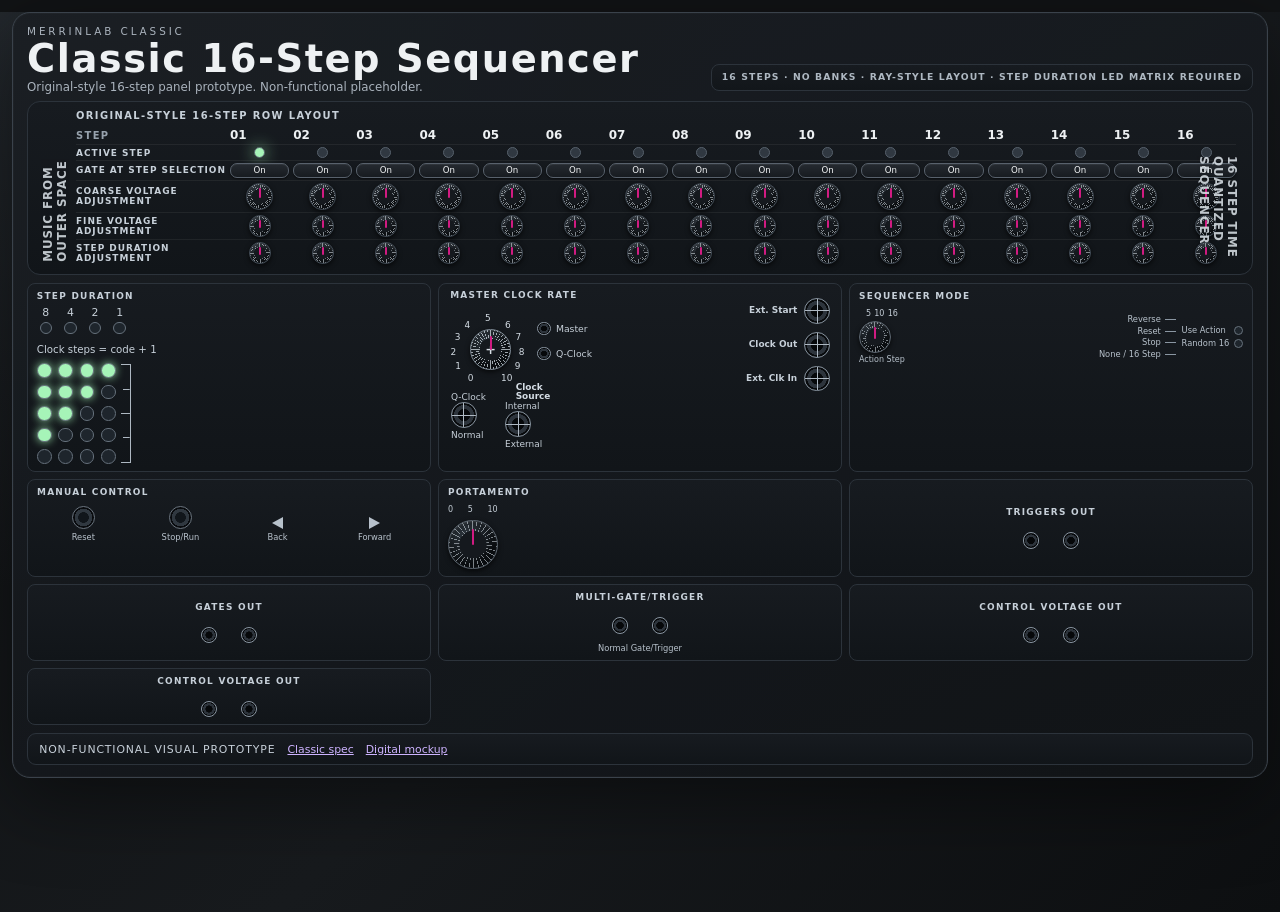
==== commit 472da10e: "Clarify Master Clock two switch groups" ====
--- a/classic.html
+++ b/classic.html
@@ -89,16 +89,22 @@
             <span><strong>Ext. Clk In</strong><i class="classic-master-jack large"></i></span>
           </div>
         </div>
-        <div class="clock-source-original" aria-label="Clock source placeholders">
-          <span>Q-Clock</span>
-          <span class="source-line"></span>
-          <span>Internal</span>
-          <i class="classic-master-jack large"></i>
-          <span class="source-title">Clock<br>Source</span>
-          <i class="classic-master-jack large"></i>
-          <span>External</span>
-          <span class="source-line"></span>
-          <span class="normal-label">Normal</span>
+        <div class="clock-source-original" aria-label="Clock source switch placeholders">
+          <div class="q-clock-normal-switch" aria-label="Q-Clock or Normal switch placeholder">
+            <span>Q-Clock</span>
+            <i class="classic-master-jack large"></i>
+            <span>Normal</span>
+          </div>
+          <div class="internal-external-switch" aria-label="Internal or External clock source switch placeholder">
+            <span class="source-title">Clock<br>Source</span>
+            <div class="source-select-line">
+              <span>Internal</span>
+              <span class="source-line"></span>
+              <i class="classic-master-jack large"></i>
+              <span class="source-line"></span>
+              <span>External</span>
+            </div>
+          </div>
         </div>
       </div>
 
--- a/classic-master-clock.css
+++ b/classic-master-clock.css
@@ -2,27 +2,29 @@
    Purpose: make the Master Clock Rate / Clock Source block follow the original lower-panel layout. */
 
 .classic-view .original-master-clock {
-  display: grid;
-  grid-template-rows: auto 1fr auto;
-  align-content: stretch;
-  gap: 0.18rem;
-  padding: 0.5rem 0.62rem !important;
+  position: relative;
+  display: block;
+  min-height: 10.4rem;
+  padding: 0.42rem 0.58rem !important;
+  overflow: hidden;
 }
 
 .classic-view .original-master-clock h2 {
-  text-align: center;
-  margin-bottom: 0.06rem;
+  position: absolute;
+  left: 0.7rem;
+  top: 0.38rem;
+  margin: 0;
+  text-align: left;
 }
 
 .classic-view .master-clock-original-top {
-  display: grid;
-  grid-template-columns: minmax(5.7rem, auto) minmax(4.4rem, auto) minmax(4.8rem, auto);
-  gap: 0.55rem;
-  align-items: start;
+  display: block;
 }
 
 .classic-view .master-rate-face {
-  position: relative;
+  position: absolute;
+  left: 0.7rem;
+  top: 1.55rem;
   width: 5.35rem;
   height: 4.85rem;
 }
@@ -84,26 +86,40 @@
 .classic-view .rate-num.n9 { left: 4.03rem; top: 3.34rem; }
 .classic-view .rate-num.n10 { left: 3.18rem; top: 4.05rem; }
 
-.classic-view .master-clock-small-jacks,
-.classic-view .master-clock-right-jacks {
-  display: grid;
-  gap: 0.48rem;
-  align-content: start;
+.classic-view .master-clock-small-jacks {
+  position: absolute;
+  left: 6.15rem;
+  top: 2.4rem;
+  display: grid;
+  gap: 0.72rem;
   color: #c7d0d9;
   font-size: 0.58rem;
   line-height: 1.05;
 }
 
-.classic-view .master-clock-small-jacks span,
-.classic-view .master-clock-right-jacks span {
+.classic-view .master-clock-small-jacks span {
   display: grid;
   grid-template-columns: auto 1fr;
   align-items: center;
   gap: 0.34rem;
 }
 
+.classic-view .master-clock-right-jacks {
+  position: absolute;
+  right: 0.68rem;
+  top: 0.86rem;
+  display: grid;
+  gap: 0.5rem;
+  color: #c7d0d9;
+  font-size: 0.58rem;
+  line-height: 1.05;
+}
+
 .classic-view .master-clock-right-jacks span {
-  grid-template-columns: 1fr auto;
+  display: grid;
+  grid-template-columns: 4.3rem auto;
+  align-items: center;
+  gap: 0.44rem;
 }
 
 .classic-view .master-clock-right-jacks strong {
@@ -112,43 +128,84 @@
 }
 
 .classic-view .clock-source-original {
-  display: grid;
-  grid-template-columns: auto 1fr auto 1fr auto;
+  position: absolute;
+  left: 0.75rem;
+  right: 0.75rem;
+  bottom: 0.45rem;
+  display: grid;
+  grid-template-columns: 3.1rem 3.5rem 2.2rem 2.7rem 3.5rem 1.9rem;
+  grid-template-rows: 1.1rem 1.7rem 0.72rem;
   align-items: center;
-  gap: 0.32rem;
-  margin-top: 0.1rem;
+  column-gap: 0.28rem;
   color: #c7d0d9;
   font-size: 0.56rem;
 }
 
-.classic-view .clock-source-original .source-line {
-  height: 1px;
-  background: #aeb8c2;
+.classic-view .clock-source-original > span:first-child {
+  grid-column: 1;
+  grid-row: 1;
+  align-self: end;
+}
+
+.classic-view .clock-source-original .source-line:nth-of-type(1) {
+  grid-column: 2;
+  grid-row: 2;
+}
+
+.classic-view .clock-source-original > span:nth-child(3) {
+  grid-column: 2;
+  grid-row: 2;
+  align-self: start;
+  justify-self: center;
+}
+
+.classic-view .clock-source-original > i:nth-child(4) {
+  grid-column: 1;
+  grid-row: 2;
+  justify-self: center;
 }
 
 .classic-view .clock-source-original .source-title {
+  grid-column: 3;
+  grid-row: 1 / span 2;
   display: grid;
   justify-items: center;
-  gap: 0.12rem;
+  align-self: center;
+  gap: 0.1rem;
   color: #d5dde5;
   font-weight: 700;
   line-height: 1.05;
 }
 
+.classic-view .clock-source-original > i:nth-child(6) {
+  grid-column: 4;
+  grid-row: 2;
+  justify-self: center;
+}
+
+.classic-view .clock-source-original > span:nth-child(7) {
+  grid-column: 5;
+  grid-row: 2;
+  align-self: start;
+  justify-self: center;
+}
+
+.classic-view .clock-source-original .source-line:nth-of-type(2) {
+  grid-column: 5;
+  grid-row: 2;
+}
+
 .classic-view .clock-source-original .normal-label {
   grid-column: 1;
-  margin-top: -0.08rem;
+  grid-row: 3;
   align-self: start;
 }
 
-.classic-view .master-clock-original-footer {
-  display: grid;
-  grid-template-columns: auto 1fr auto;
-  align-items: end;
-  gap: 0.4rem;
-  margin-top: 0.16rem;
-  color: #c7d0d9;
-  font-size: 0.54rem;
+.classic-view .clock-source-original .source-line {
+  height: 1px;
+  width: 100%;
+  background: #aeb8c2;
+  align-self: center;
 }
 
 .classic-view .classic-master-jack {
@@ -170,12 +227,7 @@
 }
 
 @media (max-width: 1500px) {
-  .classic-view .master-clock-original-top,
-  .classic-view .clock-source-original {
-    grid-template-columns: 1fr;
+  .classic-view .original-master-clock {
+    min-height: 15rem;
   }
-
-  .classic-view .clock-source-original .source-line {
-    display: none;
-  }
-}
+}
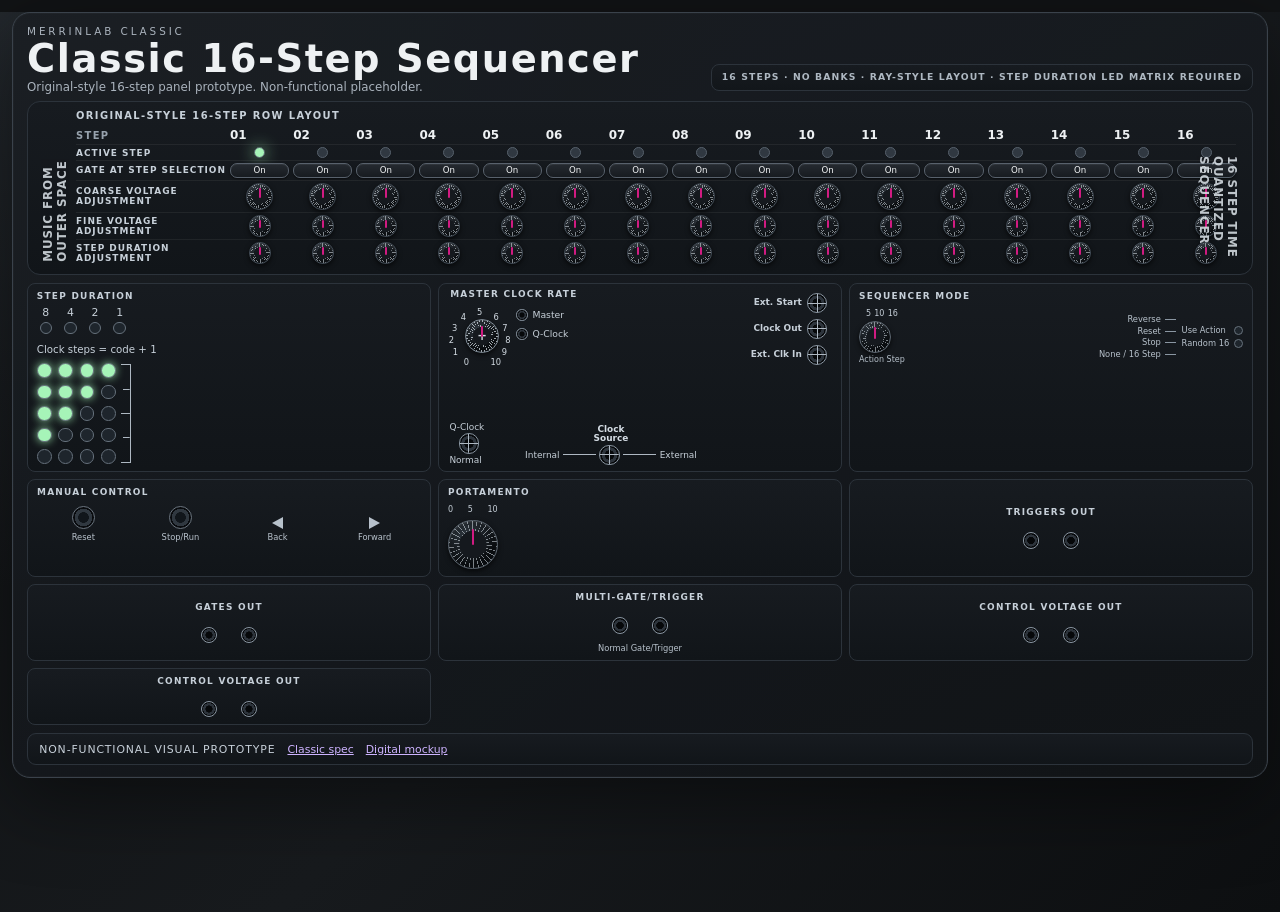
==== commit 80446c51: "Cache bust Classic Master Clock CSS" ====
--- a/classic.html
+++ b/classic.html
@@ -7,7 +7,7 @@
   <link rel="stylesheet" href="styles.css" />
   <link rel="stylesheet" href="classic.css" />
   <link rel="stylesheet" href="classic-duration.css" />
-  <link rel="stylesheet" href="classic-master-clock.css" />
+  <link rel="stylesheet" href="classic-master-clock.css?v=20260612-compact-2" />
 </head>
 <body class="classic-view">
   <main class="panel" aria-labelledby="panel-title">
--- a/classic-master-clock.css
+++ b/classic-master-clock.css
@@ -4,15 +4,15 @@
 .classic-view .original-master-clock {
   position: relative;
   display: block;
-  min-height: 10.4rem;
-  padding: 0.42rem 0.58rem !important;
+  min-height: 7.2rem;
+  padding: 0.34rem 0.5rem !important;
   overflow: hidden;
 }
 
 .classic-view .original-master-clock h2 {
   position: absolute;
   left: 0.7rem;
-  top: 0.38rem;
+  top: 0.34rem;
   margin: 0;
   text-align: left;
 }
@@ -23,18 +23,18 @@
 
 .classic-view .master-rate-face {
   position: absolute;
-  left: 0.7rem;
-  top: 1.55rem;
-  width: 5.35rem;
-  height: 4.85rem;
+  left: 0.58rem;
+  top: 1.22rem;
+  width: 4.4rem;
+  height: 3.9rem;
 }
 
 .classic-view .master-rate-dial {
   position: absolute;
-  left: 1.25rem;
-  top: 1.25rem;
-  width: 2.55rem;
-  height: 2.55rem;
+  left: 1.06rem;
+  top: 0.98rem;
+  width: 2.12rem;
+  height: 2.12rem;
   border-radius: 50%;
   border: 1px solid #7b8792;
   background:
@@ -52,16 +52,16 @@
   place-items: center;
   color: #d7dee5;
   font-weight: 700;
-  font-size: 0.8rem;
+  font-size: 0.72rem;
 }
 
 .classic-view .master-rate-dial::after {
   content: "";
   position: absolute;
   left: 50%;
-  top: 0.4rem;
+  top: 0.34rem;
   width: 2px;
-  height: 0.86rem;
+  height: 0.72rem;
   transform: translateX(-50%);
   border-radius: 2px;
   background: var(--accent);
@@ -70,28 +70,28 @@
 .classic-view .rate-num {
   position: absolute;
   color: #d5dde5;
-  font-size: 0.56rem;
+  font-size: 0.52rem;
   line-height: 1;
 }
 
-.classic-view .rate-num.n0 { left: 1.1rem; top: 4.05rem; }
-.classic-view .rate-num.n1 { left: 0.32rem; top: 3.34rem; }
-.classic-view .rate-num.n2 { left: 0.02rem; top: 2.44rem; }
-.classic-view .rate-num.n3 { left: 0.28rem; top: 1.52rem; }
-.classic-view .rate-num.n4 { left: 0.9rem; top: 0.74rem; }
-.classic-view .rate-num.n5 { left: 2.17rem; top: 0.34rem; }
-.classic-view .rate-num.n6 { left: 3.42rem; top: 0.74rem; }
-.classic-view .rate-num.n7 { left: 4.08rem; top: 1.52rem; }
-.classic-view .rate-num.n8 { left: 4.28rem; top: 2.44rem; }
-.classic-view .rate-num.n9 { left: 4.03rem; top: 3.34rem; }
-.classic-view .rate-num.n10 { left: 3.18rem; top: 4.05rem; }
+.classic-view .rate-num.n0 { left: 0.96rem; top: 3.38rem; }
+.classic-view .rate-num.n1 { left: 0.28rem; top: 2.78rem; }
+.classic-view .rate-num.n2 { left: 0.03rem; top: 2.04rem; }
+.classic-view .rate-num.n3 { left: 0.24rem; top: 1.28rem; }
+.classic-view .rate-num.n4 { left: 0.78rem; top: 0.6rem; }
+.classic-view .rate-num.n5 { left: 1.8rem; top: 0.26rem; }
+.classic-view .rate-num.n6 { left: 2.82rem; top: 0.6rem; }
+.classic-view .rate-num.n7 { left: 3.38rem; top: 1.28rem; }
+.classic-view .rate-num.n8 { left: 3.56rem; top: 2.04rem; }
+.classic-view .rate-num.n9 { left: 3.34rem; top: 2.78rem; }
+.classic-view .rate-num.n10 { left: 2.64rem; top: 3.38rem; }
 
 .classic-view .master-clock-small-jacks {
   position: absolute;
-  left: 6.15rem;
-  top: 2.4rem;
-  display: grid;
-  gap: 0.72rem;
+  left: 4.82rem;
+  top: 1.58rem;
+  display: grid;
+  gap: 0.48rem;
   color: #c7d0d9;
   font-size: 0.58rem;
   line-height: 1.05;
@@ -101,15 +101,15 @@
   display: grid;
   grid-template-columns: auto 1fr;
   align-items: center;
+  gap: 0.3rem;
+}
+
+.classic-view .master-clock-right-jacks {
+  position: absolute;
+  right: 0.85rem;
+  top: 0.55rem;
+  display: grid;
   gap: 0.34rem;
-}
-
-.classic-view .master-clock-right-jacks {
-  position: absolute;
-  right: 0.68rem;
-  top: 0.86rem;
-  display: grid;
-  gap: 0.5rem;
   color: #c7d0d9;
   font-size: 0.58rem;
   line-height: 1.05;
@@ -117,9 +117,9 @@
 
 .classic-view .master-clock-right-jacks span {
   display: grid;
-  grid-template-columns: 4.3rem auto;
+  grid-template-columns: 3.4rem auto;
   align-items: center;
-  gap: 0.44rem;
+  gap: 0.32rem;
 }
 
 .classic-view .master-clock-right-jacks strong {
@@ -129,97 +129,87 @@
 
 .classic-view .clock-source-original {
   position: absolute;
-  left: 0.75rem;
-  right: 0.75rem;
-  bottom: 0.45rem;
-  display: grid;
-  grid-template-columns: 3.1rem 3.5rem 2.2rem 2.7rem 3.5rem 1.9rem;
-  grid-template-rows: 1.1rem 1.7rem 0.72rem;
-  align-items: center;
-  column-gap: 0.28rem;
+  left: 0.65rem;
+  right: 0.78rem;
+  bottom: 0.35rem;
+  display: grid;
+  grid-template-columns: 4.25rem 10.15rem;
+  align-items: end;
+  column-gap: 0.48rem;
   color: #c7d0d9;
   font-size: 0.56rem;
 }
 
-.classic-view .clock-source-original > span:first-child {
-  grid-column: 1;
-  grid-row: 1;
-  align-self: end;
-}
-
-.classic-view .clock-source-original .source-line:nth-of-type(1) {
-  grid-column: 2;
-  grid-row: 2;
-}
-
-.classic-view .clock-source-original > span:nth-child(3) {
-  grid-column: 2;
-  grid-row: 2;
-  align-self: start;
-  justify-self: center;
-}
-
-.classic-view .clock-source-original > i:nth-child(4) {
-  grid-column: 1;
-  grid-row: 2;
-  justify-self: center;
-}
-
-.classic-view .clock-source-original .source-title {
-  grid-column: 3;
-  grid-row: 1 / span 2;
+.classic-view .q-clock-normal-switch,
+.classic-view .clock-mode-switch {
+  display: grid;
+  grid-template-rows: auto auto auto;
+  justify-items: start;
+  gap: 0.08rem;
+}
+
+.classic-view .q-clock-normal-switch i,
+.classic-view .clock-mode-switch i {
+  margin-left: 0.58rem;
+}
+
+.classic-view .internal-external-switch,
+.classic-view .clock-source-switch {
   display: grid;
   justify-items: center;
-  align-self: center;
-  gap: 0.1rem;
+  gap: 0.08rem;
+  min-width: 8.8rem;
+}
+
+.classic-view .internal-external-switch .source-title,
+.classic-view .clock-source-switch .source-title {
+  display: grid;
+  justify-items: center;
   color: #d5dde5;
   font-weight: 700;
   line-height: 1.05;
-}
-
-.classic-view .clock-source-original > i:nth-child(6) {
-  grid-column: 4;
-  grid-row: 2;
-  justify-self: center;
-}
-
-.classic-view .clock-source-original > span:nth-child(7) {
-  grid-column: 5;
-  grid-row: 2;
-  align-self: start;
-  justify-self: center;
-}
-
-.classic-view .clock-source-original .source-line:nth-of-type(2) {
-  grid-column: 5;
-  grid-row: 2;
-}
-
-.classic-view .clock-source-original .normal-label {
-  grid-column: 1;
-  grid-row: 3;
-  align-self: start;
-}
-
-.classic-view .clock-source-original .source-line {
+  text-align: center;
+}
+
+.classic-view .source-select-line {
+  display: grid;
+  grid-template-columns: auto 2.05rem auto 2.05rem auto;
+  align-items: center;
+  width: 100%;
+  gap: 0.22rem;
+}
+
+.classic-view .source-select-line .source-line {
   height: 1px;
   width: 100%;
   background: #aeb8c2;
-  align-self: center;
+}
+
+.classic-view .internal-mode-label {
+  color: #9fadba;
+  font-size: 0.48rem;
+  letter-spacing: 0.05em;
+  text-transform: uppercase;
+}
+
+.classic-view .external-input-note {
+  color: #9fadba;
+  font-size: 0.48rem;
+  line-height: 1;
 }
 
 .classic-view .classic-master-jack {
   display: inline-block;
-  width: 0.82rem;
-  height: 0.82rem;
+  width: 0.72rem;
+  height: 0.72rem;
   border-radius: 50%;
   border: 1px solid #8a96a2;
   background: radial-gradient(circle at 50% 50%, #06080a 0 35%, #2d343c 37% 58%, #07090b 60%);
 }
 
 .classic-view .classic-master-jack.large {
-  width: 1.62rem;
-  height: 1.62rem;
+  width: 1.28rem;
+  height: 1.28rem;
   background:
     linear-gradient(#aeb8c2, #aeb8c2) center / 1px 100% no-repeat,
     linear-gradient(90deg, #aeb8c2, #aeb8c2) center / 100% 1px no-repeat,
@@ -228,6 +218,6 @@
 
 @media (max-width: 1500px) {
   .classic-view .original-master-clock {
-    min-height: 15rem;
+    min-height: 12rem;
   }
 }
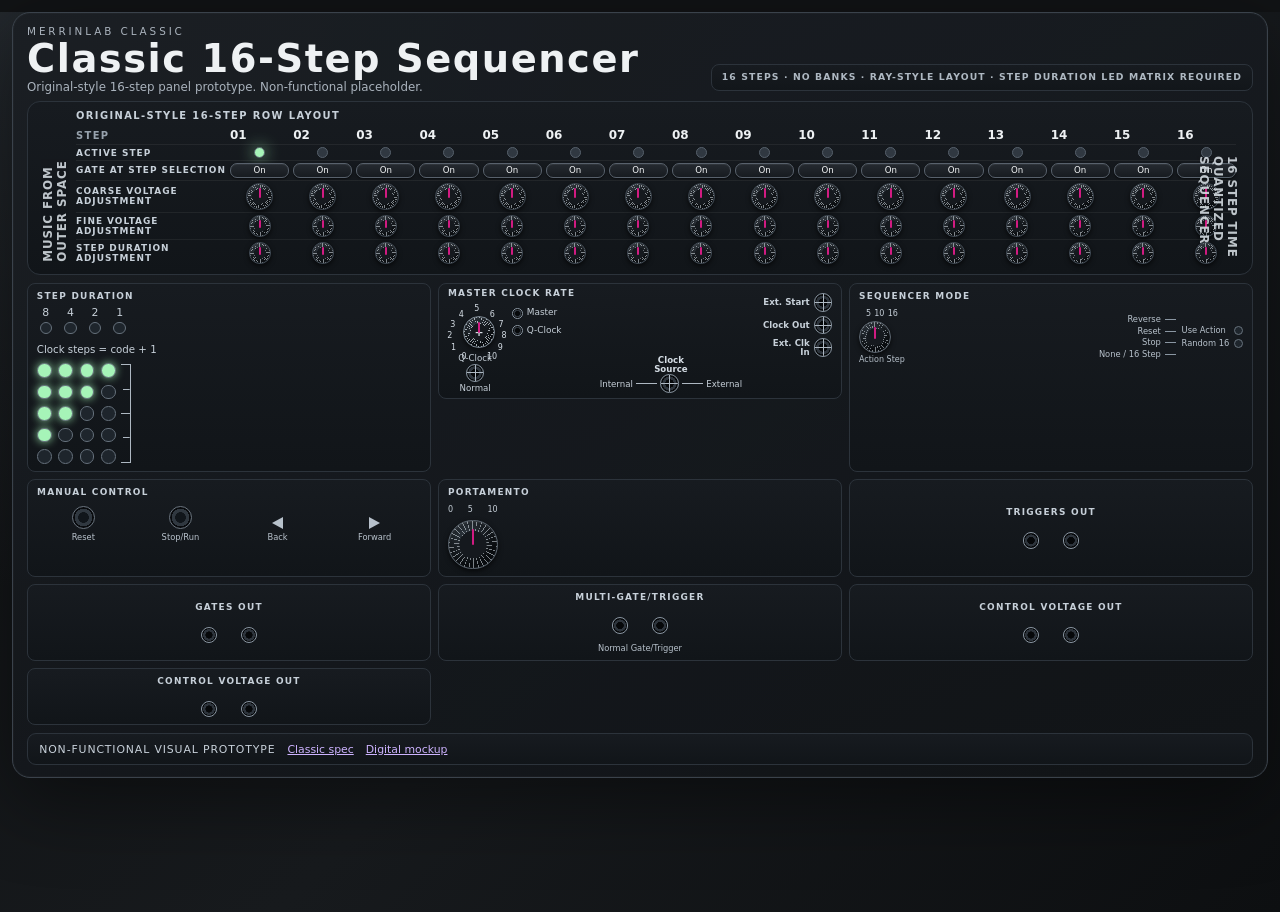
==== commit a0a3f6e1: "Bump classic master clock cache buster" ====
--- a/classic.html
+++ b/classic.html
@@ -7,7 +7,7 @@
   <link rel="stylesheet" href="styles.css" />
   <link rel="stylesheet" href="classic.css" />
   <link rel="stylesheet" href="classic-duration.css" />
-  <link rel="stylesheet" href="classic-master-clock.css?v=20260612-compact-2" />
+  <link rel="stylesheet" href="classic-master-clock.css?v=20260613-tight-1" />
 </head>
 <body class="classic-view">
   <main class="panel" aria-labelledby="panel-title">
--- a/classic-master-clock.css
+++ b/classic-master-clock.css
@@ -1,20 +1,24 @@
 /* Classic Master Clock section tuning only.
    Purpose: make the Master Clock Rate / Clock Source block follow the original lower-panel layout. */
 
+.classic-view .complete-bottom-strip .original-master-clock,
 .classic-view .original-master-clock {
   position: relative;
-  display: block;
-  min-height: 7.2rem;
-  padding: 0.34rem 0.5rem !important;
+  display: block !important;
+  align-self: start !important;
+  min-height: 7.25rem !important;
+  height: 7.25rem !important;
+  padding: 0.3rem 0.42rem !important;
   overflow: hidden;
 }
 
 .classic-view .original-master-clock h2 {
   position: absolute;
-  left: 0.7rem;
-  top: 0.34rem;
+  left: 0.56rem;
+  top: 0.3rem;
   margin: 0;
   text-align: left;
+  line-height: 1;
 }
 
 .classic-view .master-clock-original-top {
@@ -23,18 +27,18 @@
 
 .classic-view .master-rate-face {
   position: absolute;
-  left: 0.58rem;
-  top: 1.22rem;
-  width: 4.4rem;
-  height: 3.9rem;
+  left: 0.48rem;
+  top: 1.08rem;
+  width: 4.22rem;
+  height: 3.72rem;
 }
 
 .classic-view .master-rate-dial {
   position: absolute;
-  left: 1.06rem;
-  top: 0.98rem;
-  width: 2.12rem;
-  height: 2.12rem;
+  left: 1.02rem;
+  top: 0.93rem;
+  width: 2.02rem;
+  height: 2.02rem;
   border-radius: 50%;
   border: 1px solid #7b8792;
   background:
@@ -52,16 +56,16 @@
   place-items: center;
   color: #d7dee5;
   font-weight: 700;
-  font-size: 0.72rem;
+  font-size: 0.68rem;
 }
 
 .classic-view .master-rate-dial::after {
   content: "";
   position: absolute;
   left: 50%;
-  top: 0.34rem;
+  top: 0.32rem;
   width: 2px;
-  height: 0.72rem;
+  height: 0.68rem;
   transform: translateX(-50%);
   border-radius: 2px;
   background: var(--accent);
@@ -70,30 +74,30 @@
 .classic-view .rate-num {
   position: absolute;
   color: #d5dde5;
-  font-size: 0.52rem;
+  font-size: 0.5rem;
   line-height: 1;
 }
 
-.classic-view .rate-num.n0 { left: 0.96rem; top: 3.38rem; }
-.classic-view .rate-num.n1 { left: 0.28rem; top: 2.78rem; }
-.classic-view .rate-num.n2 { left: 0.03rem; top: 2.04rem; }
-.classic-view .rate-num.n3 { left: 0.24rem; top: 1.28rem; }
-.classic-view .rate-num.n4 { left: 0.78rem; top: 0.6rem; }
-.classic-view .rate-num.n5 { left: 1.8rem; top: 0.26rem; }
-.classic-view .rate-num.n6 { left: 2.82rem; top: 0.6rem; }
-.classic-view .rate-num.n7 { left: 3.38rem; top: 1.28rem; }
-.classic-view .rate-num.n8 { left: 3.56rem; top: 2.04rem; }
-.classic-view .rate-num.n9 { left: 3.34rem; top: 2.78rem; }
-.classic-view .rate-num.n10 { left: 2.64rem; top: 3.38rem; }
+.classic-view .rate-num.n0 { left: 0.92rem; top: 3.24rem; }
+.classic-view .rate-num.n1 { left: 0.27rem; top: 2.67rem; }
+.classic-view .rate-num.n2 { left: 0.03rem; top: 1.95rem; }
+.classic-view .rate-num.n3 { left: 0.23rem; top: 1.22rem; }
+.classic-view .rate-num.n4 { left: 0.75rem; top: 0.58rem; }
+.classic-view .rate-num.n5 { left: 1.72rem; top: 0.26rem; }
+.classic-view .rate-num.n6 { left: 2.7rem; top: 0.58rem; }
+.classic-view .rate-num.n7 { left: 3.24rem; top: 1.22rem; }
+.classic-view .rate-num.n8 { left: 3.43rem; top: 1.95rem; }
+.classic-view .rate-num.n9 { left: 3.19rem; top: 2.67rem; }
+.classic-view .rate-num.n10 { left: 2.52rem; top: 3.24rem; }
 
 .classic-view .master-clock-small-jacks {
   position: absolute;
-  left: 4.82rem;
-  top: 1.58rem;
-  display: grid;
-  gap: 0.48rem;
+  left: 4.55rem;
+  top: 1.48rem;
+  display: grid;
+  gap: 0.4rem;
   color: #c7d0d9;
-  font-size: 0.58rem;
+  font-size: 0.56rem;
   line-height: 1.05;
 }
 
@@ -101,64 +105,64 @@
   display: grid;
   grid-template-columns: auto 1fr;
   align-items: center;
-  gap: 0.3rem;
+  gap: 0.25rem;
 }
 
 .classic-view .master-clock-right-jacks {
   position: absolute;
-  right: 0.85rem;
-  top: 0.55rem;
-  display: grid;
-  gap: 0.34rem;
-  color: #c7d0d9;
-  font-size: 0.58rem;
-  line-height: 1.05;
-}
-
-.classic-view .master-clock-right-jacks span {
-  display: grid;
-  grid-template-columns: 3.4rem auto;
-  align-items: center;
-  gap: 0.32rem;
-}
-
-.classic-view .master-clock-right-jacks strong {
-  font-size: 0.56rem;
-  text-align: right;
-}
-
-.classic-view .clock-source-original {
-  position: absolute;
-  left: 0.65rem;
-  right: 0.78rem;
-  bottom: 0.35rem;
-  display: grid;
-  grid-template-columns: 4.25rem 10.15rem;
-  align-items: end;
-  column-gap: 0.48rem;
+  right: 0.54rem;
+  top: 0.58rem;
+  display: grid;
+  gap: 0.25rem;
   color: #c7d0d9;
   font-size: 0.56rem;
+  line-height: 1.05;
+}
+
+.classic-view .master-clock-right-jacks span {
+  display: grid;
+  grid-template-columns: 3.05rem auto;
+  align-items: center;
+  gap: 0.26rem;
+}
+
+.classic-view .master-clock-right-jacks strong {
+  font-size: 0.54rem;
+  text-align: right;
+}
+
+.classic-view .clock-source-original {
+  position: absolute;
+  left: 0.52rem;
+  right: 0.52rem;
+  bottom: 0.32rem;
+  display: grid;
+  grid-template-columns: 3.48rem minmax(0, 1fr);
+  align-items: end;
+  column-gap: 0.38rem;
+  color: #c7d0d9;
+  font-size: 0.54rem;
 }
 
 .classic-view .q-clock-normal-switch,
 .classic-view .clock-mode-switch {
   display: grid;
   grid-template-rows: auto auto auto;
-  justify-items: start;
-  gap: 0.08rem;
+  justify-items: center;
+  gap: 0.05rem;
 }
 
 .classic-view .q-clock-normal-switch i,
 .classic-view .clock-mode-switch i {
-  margin-left: 0.58rem;
+  margin-left: 0;
 }
 
 .classic-view .internal-external-switch,
 .classic-view .clock-source-switch {
   display: grid;
   justify-items: center;
-  gap: 0.08rem;
-  min-width: 8.8rem;
+  gap: 0.05rem;
+  min-width: 0;
 }
 
 .classic-view .internal-external-switch .source-title,
@@ -167,16 +171,16 @@
   justify-items: center;
   color: #d5dde5;
   font-weight: 700;
-  line-height: 1.05;
+  line-height: 1.02;
   text-align: center;
 }
 
 .classic-view .source-select-line {
   display: grid;
-  grid-template-columns: auto 2.05rem auto 2.05rem auto;
+  grid-template-columns: auto minmax(1.2rem, 1fr) auto minmax(1.2rem, 1fr) auto;
   align-items: center;
-  width: 100%;
-  gap: 0.22rem;
+  width: min(100%, 8.9rem);
+  gap: 0.18rem;
 }
 
 .classic-view .source-select-line .source-line {
@@ -200,16 +204,16 @@
 
 .classic-view .classic-master-jack {
   display: inline-block;
-  width: 0.72rem;
-  height: 0.72rem;
+  width: 0.68rem;
+  height: 0.68rem;
   border-radius: 50%;
   border: 1px solid #8a96a2;
   background: radial-gradient(circle at 50% 50%, #06080a 0 35%, #2d343c 37% 58%, #07090b 60%);
 }
 
 .classic-view .classic-master-jack.large {
-  width: 1.28rem;
-  height: 1.28rem;
+  width: 1.16rem;
+  height: 1.16rem;
   background:
     linear-gradient(#aeb8c2, #aeb8c2) center / 1px 100% no-repeat,
     linear-gradient(90deg, #aeb8c2, #aeb8c2) center / 100% 1px no-repeat,
@@ -217,7 +221,25 @@
 }
 
 @media (max-width: 1500px) {
+  .classic-view .complete-bottom-strip .original-master-clock,
   .classic-view .original-master-clock {
-    min-height: 12rem;
-  }
-}
+    min-height: 7.25rem !important;
+    height: 7.25rem !important;
+  }
+}
+
+@media (max-width: 900px) {
+  .classic-view .complete-bottom-strip .original-master-clock,
+  .classic-view .original-master-clock {
+    min-height: 7.75rem !important;
+    height: 7.75rem !important;
+  }
+
+  .classic-view .master-clock-right-jacks {
+    right: 0.44rem;
+  }
+
+  .classic-view .master-clock-small-jacks {
+    left: 4.45rem;
+  }
+}
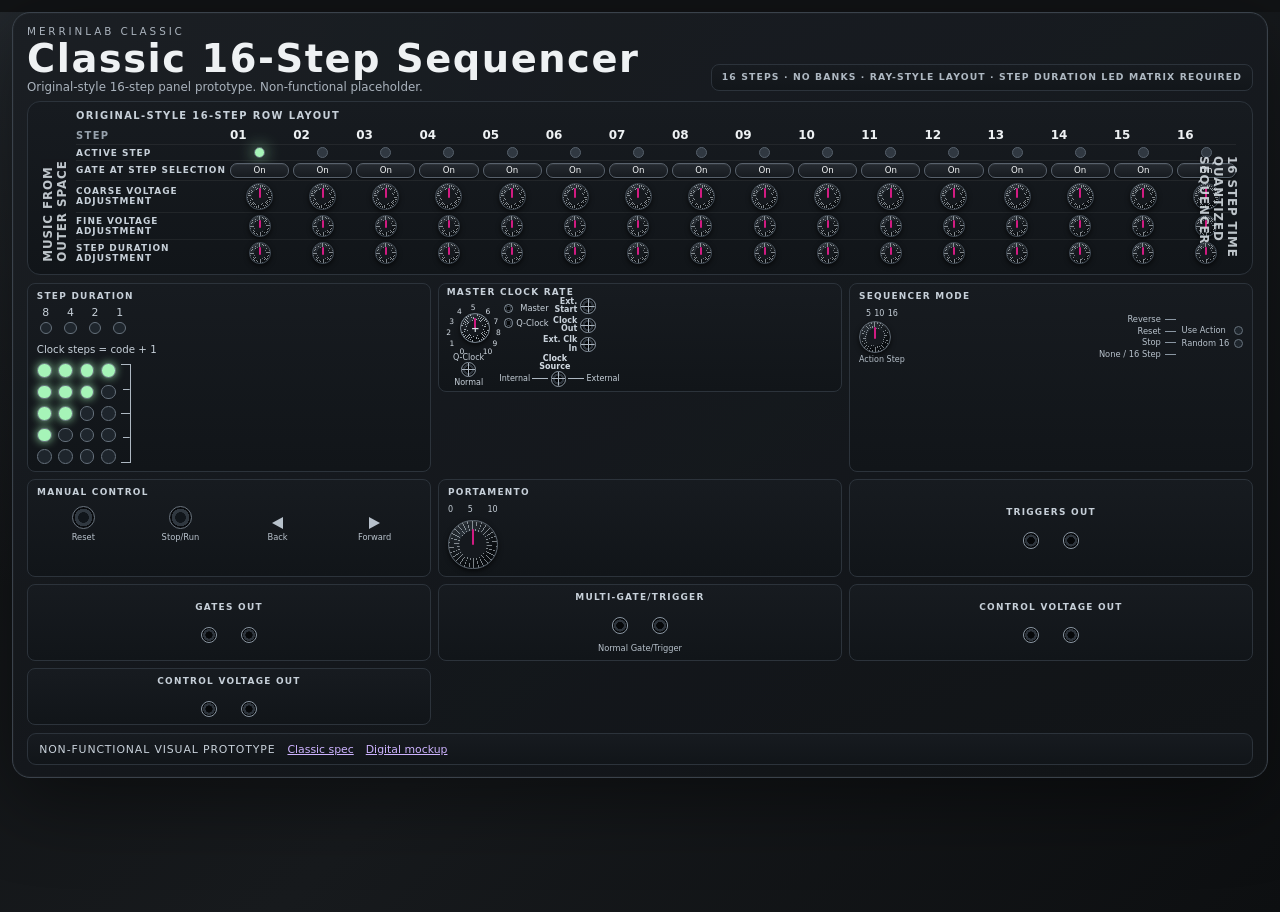
==== commit 653b0f5c: "Bump compact master clock cache key" ====
--- a/classic.html
+++ b/classic.html
@@ -7,7 +7,7 @@
   <link rel="stylesheet" href="styles.css" />
   <link rel="stylesheet" href="classic.css" />
   <link rel="stylesheet" href="classic-duration.css" />
-  <link rel="stylesheet" href="classic-master-clock.css?v=20260613-tight-1" />
+  <link rel="stylesheet" href="classic-master-clock.css?v=20260613-compact-3" />
 </head>
 <body class="classic-view">
   <main class="panel" aria-labelledby="panel-title">
--- a/classic-master-clock.css
+++ b/classic-master-clock.css
@@ -6,19 +6,21 @@
   position: relative;
   display: block !important;
   align-self: start !important;
-  min-height: 7.25rem !important;
-  height: 7.25rem !important;
-  padding: 0.3rem 0.42rem !important;
+  min-height: 6.8rem !important;
+  height: 6.8rem !important;
+  padding: 0.26rem 0.34rem !important;
   overflow: hidden;
 }
 
 .classic-view .original-master-clock h2 {
   position: absolute;
-  left: 0.56rem;
-  top: 0.3rem;
+  left: 0.48rem;
+  top: 0.28rem;
   margin: 0;
   text-align: left;
   line-height: 1;
+  text-transform: uppercase;
+  white-space: nowrap;
 }
 
 .classic-view .master-clock-original-top {
@@ -27,18 +29,18 @@
 
 .classic-view .master-rate-face {
   position: absolute;
-  left: 0.48rem;
-  top: 1.08rem;
-  width: 4.22rem;
-  height: 3.72rem;
+  left: 0.42rem;
+  top: 0.98rem;
+  width: 3.78rem;
+  height: 3.38rem;
 }
 
 .classic-view .master-rate-dial {
   position: absolute;
-  left: 1.02rem;
-  top: 0.93rem;
-  width: 2.02rem;
-  height: 2.02rem;
+  left: 0.92rem;
+  top: 0.82rem;
+  width: 1.86rem;
+  height: 1.86rem;
   border-radius: 50%;
   border: 1px solid #7b8792;
   background:
@@ -56,16 +58,16 @@
   place-items: center;
   color: #d7dee5;
   font-weight: 700;
-  font-size: 0.68rem;
+  font-size: 0.64rem;
 }
 
 .classic-view .master-rate-dial::after {
   content: "";
   position: absolute;
   left: 50%;
-  top: 0.32rem;
+  top: 0.29rem;
   width: 2px;
-  height: 0.68rem;
+  height: 0.62rem;
   transform: translateX(-50%);
   border-radius: 2px;
   background: var(--accent);
@@ -74,74 +76,74 @@
 .classic-view .rate-num {
   position: absolute;
   color: #d5dde5;
+  font-size: 0.47rem;
+  line-height: 1;
+}
+
+.classic-view .rate-num.n0 { left: 0.86rem; top: 3.03rem; }
+.classic-view .rate-num.n1 { left: 0.24rem; top: 2.5rem; }
+.classic-view .rate-num.n2 { left: 0.03rem; top: 1.82rem; }
+.classic-view .rate-num.n3 { left: 0.22rem; top: 1.13rem; }
+.classic-view .rate-num.n4 { left: 0.7rem; top: 0.53rem; }
+.classic-view .rate-num.n5 { left: 1.57rem; top: 0.25rem; }
+.classic-view .rate-num.n6 { left: 2.48rem; top: 0.53rem; }
+.classic-view .rate-num.n7 { left: 2.98rem; top: 1.13rem; }
+.classic-view .rate-num.n8 { left: 3.15rem; top: 1.82rem; }
+.classic-view .rate-num.n9 { left: 2.93rem; top: 2.5rem; }
+.classic-view .rate-num.n10 { left: 2.31rem; top: 3.03rem; }
+
+.classic-view .master-clock-small-jacks {
+  position: absolute;
+  left: 4.05rem;
+  top: 1.25rem;
+  display: grid;
+  gap: 0.32rem;
+  color: #c7d0d9;
+  font-size: 0.52rem;
+  line-height: 1.05;
+}
+
+.classic-view .master-clock-small-jacks span {
+  display: grid;
+  grid-template-columns: auto max-content;
+  align-items: center;
+  gap: 0.2rem;
+}
+
+.classic-view .master-clock-right-jacks {
+  position: absolute;
+  left: 6.0rem;
+  top: 0.86rem;
+  display: grid;
+  gap: 0.16rem;
+  color: #c7d0d9;
+  font-size: 0.52rem;
+  line-height: 1.05;
+}
+
+.classic-view .master-clock-right-jacks span {
+  display: grid;
+  grid-template-columns: 2.64rem auto;
+  align-items: center;
+  gap: 0.2rem;
+}
+
+.classic-view .master-clock-right-jacks strong {
   font-size: 0.5rem;
-  line-height: 1;
-}
-
-.classic-view .rate-num.n0 { left: 0.92rem; top: 3.24rem; }
-.classic-view .rate-num.n1 { left: 0.27rem; top: 2.67rem; }
-.classic-view .rate-num.n2 { left: 0.03rem; top: 1.95rem; }
-.classic-view .rate-num.n3 { left: 0.23rem; top: 1.22rem; }
-.classic-view .rate-num.n4 { left: 0.75rem; top: 0.58rem; }
-.classic-view .rate-num.n5 { left: 1.72rem; top: 0.26rem; }
-.classic-view .rate-num.n6 { left: 2.7rem; top: 0.58rem; }
-.classic-view .rate-num.n7 { left: 3.24rem; top: 1.22rem; }
-.classic-view .rate-num.n8 { left: 3.43rem; top: 1.95rem; }
-.classic-view .rate-num.n9 { left: 3.19rem; top: 2.67rem; }
-.classic-view .rate-num.n10 { left: 2.52rem; top: 3.24rem; }
-
-.classic-view .master-clock-small-jacks {
-  position: absolute;
-  left: 4.55rem;
-  top: 1.48rem;
-  display: grid;
-  gap: 0.4rem;
+  text-align: right;
+}
+
+.classic-view .clock-source-original {
+  position: absolute;
+  left: 0.48rem;
+  bottom: 0.26rem;
+  width: 10.65rem;
+  display: grid;
+  grid-template-columns: 2.75rem 7.35rem;
+  align-items: end;
+  column-gap: 0.34rem;
   color: #c7d0d9;
-  font-size: 0.56rem;
-  line-height: 1.05;
-}
-
-.classic-view .master-clock-small-jacks span {
-  display: grid;
-  grid-template-columns: auto 1fr;
-  align-items: center;
-  gap: 0.25rem;
-}
-
-.classic-view .master-clock-right-jacks {
-  position: absolute;
-  right: 0.54rem;
-  top: 0.58rem;
-  display: grid;
-  gap: 0.25rem;
-  color: #c7d0d9;
-  font-size: 0.56rem;
-  line-height: 1.05;
-}
-
-.classic-view .master-clock-right-jacks span {
-  display: grid;
-  grid-template-columns: 3.05rem auto;
-  align-items: center;
-  gap: 0.26rem;
-}
-
-.classic-view .master-clock-right-jacks strong {
-  font-size: 0.54rem;
-  text-align: right;
-}
-
-.classic-view .clock-source-original {
-  position: absolute;
-  left: 0.52rem;
-  right: 0.52rem;
-  bottom: 0.32rem;
-  display: grid;
-  grid-template-columns: 3.48rem minmax(0, 1fr);
-  align-items: end;
-  column-gap: 0.38rem;
-  color: #c7d0d9;
-  font-size: 0.54rem;
+  font-size: 0.5rem;
 }
 
 .classic-view .q-clock-normal-switch,
@@ -149,7 +151,7 @@
   display: grid;
   grid-template-rows: auto auto auto;
   justify-items: center;
-  gap: 0.05rem;
+  gap: 0.02rem;
 }
 
 .classic-view .q-clock-normal-switch i,
@@ -161,7 +163,7 @@
 .classic-view .clock-source-switch {
   display: grid;
   justify-items: center;
-  gap: 0.05rem;
+  gap: 0.02rem;
   min-width: 0;
 }
 
@@ -171,16 +173,16 @@
   justify-items: center;
   color: #d5dde5;
   font-weight: 700;
-  line-height: 1.02;
+  line-height: 1;
   text-align: center;
 }
 
 .classic-view .source-select-line {
   display: grid;
-  grid-template-columns: auto minmax(1.2rem, 1fr) auto minmax(1.2rem, 1fr) auto;
+  grid-template-columns: auto 1.0rem auto 1.0rem auto;
   align-items: center;
-  width: min(100%, 8.9rem);
-  gap: 0.18rem;
+  width: 6.95rem;
+  gap: 0.14rem;
 }
 
 .classic-view .source-select-line .source-line {
@@ -191,29 +193,29 @@
 
 .classic-view .internal-mode-label {
   color: #9fadba;
-  font-size: 0.48rem;
+  font-size: 0.46rem;
   letter-spacing: 0.05em;
   text-transform: uppercase;
 }
 
 .classic-view .external-input-note {
   color: #9fadba;
-  font-size: 0.48rem;
+  font-size: 0.46rem;
   line-height: 1;
 }
 
 .classic-view .classic-master-jack {
   display: inline-block;
-  width: 0.68rem;
-  height: 0.68rem;
+  width: 0.58rem;
+  height: 0.58rem;
   border-radius: 50%;
   border: 1px solid #8a96a2;
   background: radial-gradient(circle at 50% 50%, #06080a 0 35%, #2d343c 37% 58%, #07090b 60%);
 }
 
 .classic-view .classic-master-jack.large {
-  width: 1.16rem;
-  height: 1.16rem;
+  width: 0.96rem;
+  height: 0.96rem;
   background:
     linear-gradient(#aeb8c2, #aeb8c2) center / 1px 100% no-repeat,
     linear-gradient(90deg, #aeb8c2, #aeb8c2) center / 100% 1px no-repeat,
@@ -223,23 +225,27 @@
 @media (max-width: 1500px) {
   .classic-view .complete-bottom-strip .original-master-clock,
   .classic-view .original-master-clock {
-    min-height: 7.25rem !important;
-    height: 7.25rem !important;
+    min-height: 6.8rem !important;
+    height: 6.8rem !important;
   }
 }
 
 @media (max-width: 900px) {
   .classic-view .complete-bottom-strip .original-master-clock,
   .classic-view .original-master-clock {
-    min-height: 7.75rem !important;
-    height: 7.75rem !important;
+    min-height: 7rem !important;
+    height: 7rem !important;
   }
 
   .classic-view .master-clock-right-jacks {
-    right: 0.44rem;
+    left: 5.75rem;
   }
 
   .classic-view .master-clock-small-jacks {
-    left: 4.45rem;
-  }
-}
+    left: 3.9rem;
+  }
+
+  .classic-view .clock-source-original {
+    width: 10.25rem;
+  }
+}
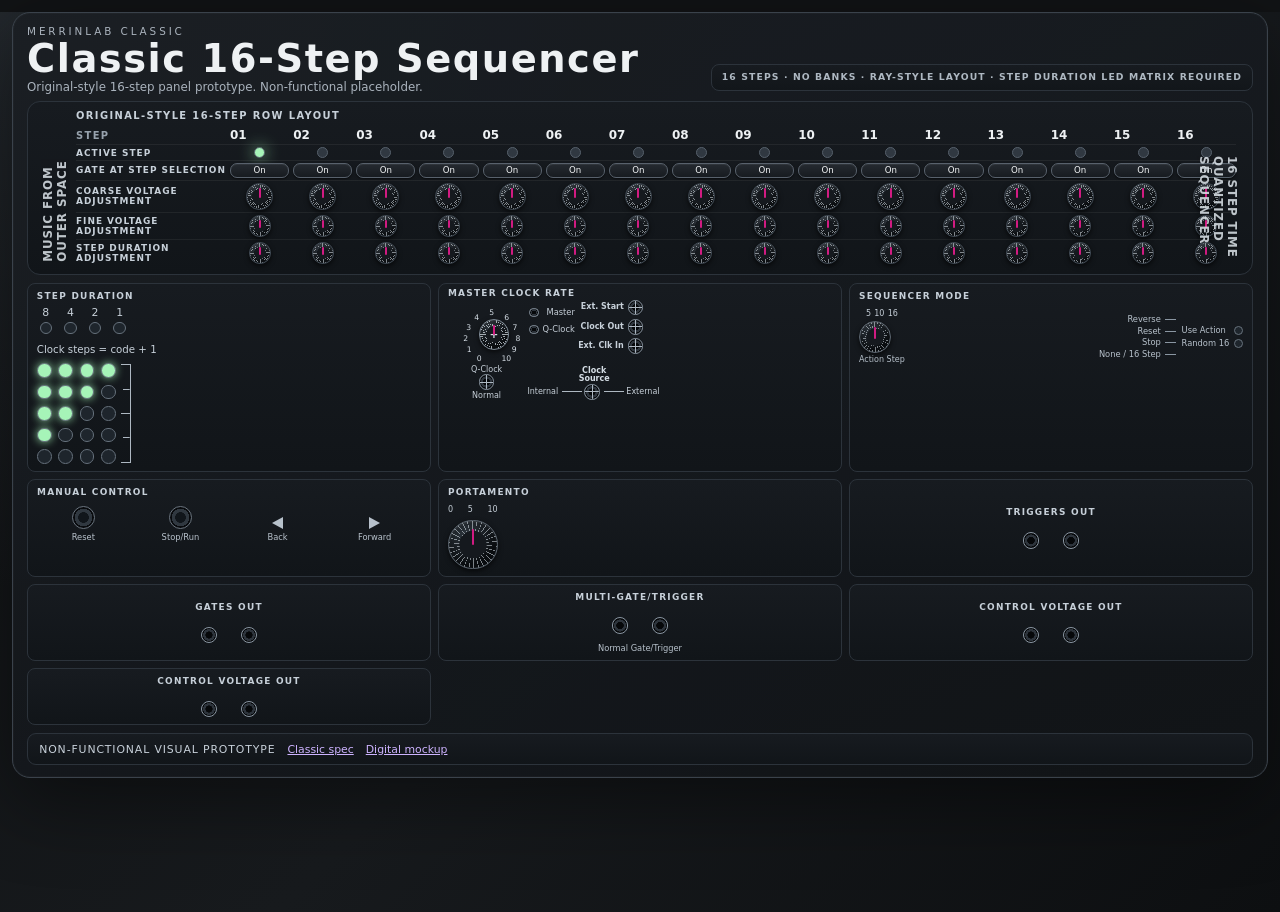
==== commit 8d42f2b5: "Bump master clock reference cache key" ====
--- a/classic.html
+++ b/classic.html
@@ -7,7 +7,7 @@
   <link rel="stylesheet" href="styles.css" />
   <link rel="stylesheet" href="classic.css" />
   <link rel="stylesheet" href="classic-duration.css" />
-  <link rel="stylesheet" href="classic-master-clock.css?v=20260613-compact-3" />
+  <link rel="stylesheet" href="classic-master-clock.css?v=20260613-reference-1" />
 </head>
 <body class="classic-view">
   <main class="panel" aria-labelledby="panel-title">
--- a/classic-master-clock.css
+++ b/classic-master-clock.css
@@ -5,17 +5,17 @@
 .classic-view .original-master-clock {
   position: relative;
   display: block !important;
-  align-self: start !important;
-  min-height: 6.8rem !important;
-  height: 6.8rem !important;
-  padding: 0.26rem 0.34rem !important;
+  align-self: stretch !important;
+  min-height: 9.3rem !important;
+  height: auto !important;
+  padding: 0.3rem 0.42rem !important;
   overflow: hidden;
 }
 
 .classic-view .original-master-clock h2 {
   position: absolute;
-  left: 0.48rem;
-  top: 0.28rem;
+  left: 0.56rem;
+  top: 0.34rem;
   margin: 0;
   text-align: left;
   line-height: 1;
@@ -29,18 +29,18 @@
 
 .classic-view .master-rate-face {
   position: absolute;
-  left: 0.42rem;
-  top: 0.98rem;
-  width: 3.78rem;
-  height: 3.38rem;
+  left: 1.48rem;
+  top: 1.32rem;
+  width: 4rem;
+  height: 3.56rem;
 }
 
 .classic-view .master-rate-dial {
   position: absolute;
-  left: 0.92rem;
-  top: 0.82rem;
-  width: 1.86rem;
-  height: 1.86rem;
+  left: 1rem;
+  top: 0.86rem;
+  width: 1.92rem;
+  height: 1.92rem;
   border-radius: 50%;
   border: 1px solid #7b8792;
   background:
@@ -58,16 +58,16 @@
   place-items: center;
   color: #d7dee5;
   font-weight: 700;
-  font-size: 0.64rem;
+  font-size: 0.66rem;
 }
 
 .classic-view .master-rate-dial::after {
   content: "";
   position: absolute;
   left: 50%;
-  top: 0.29rem;
+  top: 0.31rem;
   width: 2px;
-  height: 0.62rem;
+  height: 0.64rem;
   transform: translateX(-50%);
   border-radius: 2px;
   background: var(--accent);
@@ -76,28 +76,28 @@
 .classic-view .rate-num {
   position: absolute;
   color: #d5dde5;
-  font-size: 0.47rem;
-  line-height: 1;
-}
-
-.classic-view .rate-num.n0 { left: 0.86rem; top: 3.03rem; }
-.classic-view .rate-num.n1 { left: 0.24rem; top: 2.5rem; }
-.classic-view .rate-num.n2 { left: 0.03rem; top: 1.82rem; }
-.classic-view .rate-num.n3 { left: 0.22rem; top: 1.13rem; }
-.classic-view .rate-num.n4 { left: 0.7rem; top: 0.53rem; }
-.classic-view .rate-num.n5 { left: 1.57rem; top: 0.25rem; }
-.classic-view .rate-num.n6 { left: 2.48rem; top: 0.53rem; }
-.classic-view .rate-num.n7 { left: 2.98rem; top: 1.13rem; }
-.classic-view .rate-num.n8 { left: 3.15rem; top: 1.82rem; }
-.classic-view .rate-num.n9 { left: 2.93rem; top: 2.5rem; }
-.classic-view .rate-num.n10 { left: 2.31rem; top: 3.03rem; }
+  font-size: 0.48rem;
+  line-height: 1;
+}
+
+.classic-view .rate-num.n0 { left: 0.88rem; top: 3.13rem; }
+.classic-view .rate-num.n1 { left: 0.25rem; top: 2.57rem; }
+.classic-view .rate-num.n2 { left: 0.03rem; top: 1.88rem; }
+.classic-view .rate-num.n3 { left: 0.23rem; top: 1.18rem; }
+.classic-view .rate-num.n4 { left: 0.72rem; top: 0.55rem; }
+.classic-view .rate-num.n5 { left: 1.66rem; top: 0.25rem; }
+.classic-view .rate-num.n6 { left: 2.6rem; top: 0.55rem; }
+.classic-view .rate-num.n7 { left: 3.12rem; top: 1.18rem; }
+.classic-view .rate-num.n8 { left: 3.3rem; top: 1.88rem; }
+.classic-view .rate-num.n9 { left: 3.06rem; top: 2.57rem; }
+.classic-view .rate-num.n10 { left: 2.42rem; top: 3.13rem; }
 
 .classic-view .master-clock-small-jacks {
   position: absolute;
-  left: 4.05rem;
-  top: 1.25rem;
-  display: grid;
-  gap: 0.32rem;
+  left: 5.65rem;
+  top: 1.5rem;
+  display: grid;
+  gap: 0.48rem;
   color: #c7d0d9;
   font-size: 0.52rem;
   line-height: 1.05;
@@ -107,15 +107,15 @@
   display: grid;
   grid-template-columns: auto max-content;
   align-items: center;
-  gap: 0.2rem;
+  gap: 0.24rem;
 }
 
 .classic-view .master-clock-right-jacks {
   position: absolute;
-  left: 6.0rem;
-  top: 0.86rem;
-  display: grid;
-  gap: 0.16rem;
+  left: 8.55rem;
+  top: 0.98rem;
+  display: grid;
+  gap: 0.23rem;
   color: #c7d0d9;
   font-size: 0.52rem;
   line-height: 1.05;
@@ -123,9 +123,9 @@
 
 .classic-view .master-clock-right-jacks span {
   display: grid;
-  grid-template-columns: 2.64rem auto;
+  grid-template-columns: 3rem auto;
   align-items: center;
-  gap: 0.2rem;
+  gap: 0.24rem;
 }
 
 .classic-view .master-clock-right-jacks strong {
@@ -135,13 +135,13 @@
 
 .classic-view .clock-source-original {
   position: absolute;
-  left: 0.48rem;
-  bottom: 0.26rem;
-  width: 10.65rem;
-  display: grid;
-  grid-template-columns: 2.75rem 7.35rem;
+  left: 1.55rem;
+  top: 5.05rem;
+  width: 12.6rem;
+  display: grid;
+  grid-template-columns: 2.85rem 8.9rem;
   align-items: end;
-  column-gap: 0.34rem;
+  column-gap: 0.85rem;
   color: #c7d0d9;
   font-size: 0.5rem;
 }
@@ -151,7 +151,7 @@
   display: grid;
   grid-template-rows: auto auto auto;
   justify-items: center;
-  gap: 0.02rem;
+  gap: 0.04rem;
 }
 
 .classic-view .q-clock-normal-switch i,
@@ -163,7 +163,7 @@
 .classic-view .clock-source-switch {
   display: grid;
   justify-items: center;
-  gap: 0.02rem;
+  gap: 0.04rem;
   min-width: 0;
 }
 
@@ -179,10 +179,10 @@
 
 .classic-view .source-select-line {
   display: grid;
-  grid-template-columns: auto 1.0rem auto 1.0rem auto;
+  grid-template-columns: auto 1.25rem auto 1.25rem auto;
   align-items: center;
-  width: 6.95rem;
-  gap: 0.14rem;
+  width: 8.35rem;
+  gap: 0.15rem;
 }
 
 .classic-view .source-select-line .source-line {
@@ -214,8 +214,8 @@
 }
 
 .classic-view .classic-master-jack.large {
-  width: 0.96rem;
-  height: 0.96rem;
+  width: 0.98rem;
+  height: 0.98rem;
   background:
     linear-gradient(#aeb8c2, #aeb8c2) center / 1px 100% no-repeat,
     linear-gradient(90deg, #aeb8c2, #aeb8c2) center / 100% 1px no-repeat,
@@ -225,27 +225,31 @@
 @media (max-width: 1500px) {
   .classic-view .complete-bottom-strip .original-master-clock,
   .classic-view .original-master-clock {
-    min-height: 6.8rem !important;
-    height: 6.8rem !important;
+    min-height: 9.3rem !important;
+    height: auto !important;
   }
 }
 
 @media (max-width: 900px) {
   .classic-view .complete-bottom-strip .original-master-clock,
   .classic-view .original-master-clock {
-    min-height: 7rem !important;
-    height: 7rem !important;
+    min-height: 9.3rem !important;
+  }
+
+  .classic-view .master-rate-face {
+    left: 1.1rem;
+  }
+
+  .classic-view .master-clock-small-jacks {
+    left: 5.25rem;
   }
 
   .classic-view .master-clock-right-jacks {
-    left: 5.75rem;
-  }
-
-  .classic-view .master-clock-small-jacks {
-    left: 3.9rem;
+    left: 7.9rem;
   }
 
   .classic-view .clock-source-original {
-    width: 10.25rem;
-  }
-}
+    left: 1.1rem;
+    width: 12rem;
+  }
+}
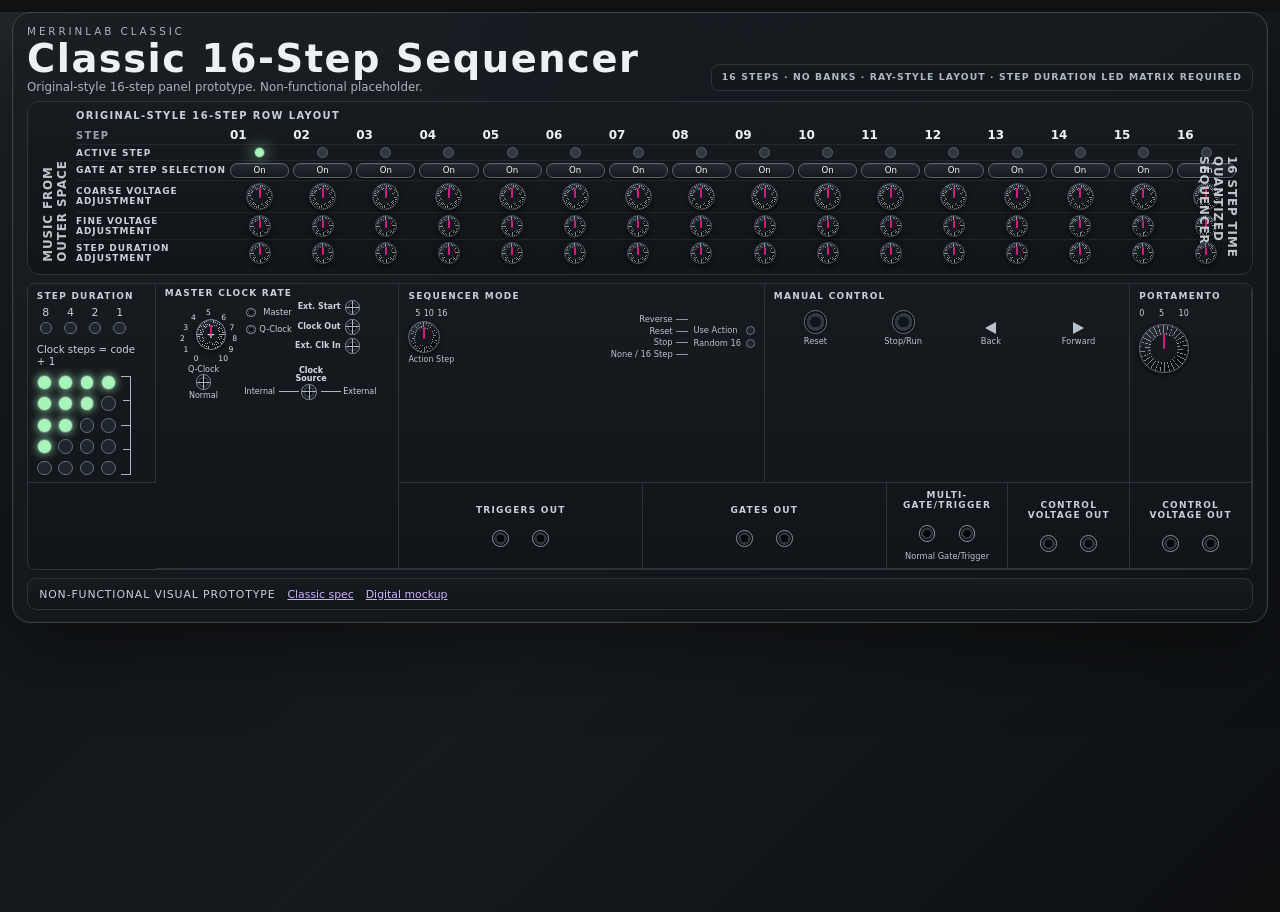
==== commit e49d978c: "Bump master clock grid cache key" ====
--- a/classic.html
+++ b/classic.html
@@ -7,7 +7,7 @@
   <link rel="stylesheet" href="styles.css" />
   <link rel="stylesheet" href="classic.css" />
   <link rel="stylesheet" href="classic-duration.css" />
-  <link rel="stylesheet" href="classic-master-clock.css?v=20260613-reference-1" />
+  <link rel="stylesheet" href="classic-master-clock.css?v=20260613-reference-2" />
 </head>
 <body class="classic-view">
   <main class="panel" aria-labelledby="panel-title">
--- a/classic-master-clock.css
+++ b/classic-master-clock.css
@@ -1,5 +1,49 @@
 /* Classic Master Clock section tuning only.
    Purpose: make the Master Clock Rate / Clock Source block follow the original lower-panel layout. */
+
+/* The original hardware panel is narrow. Keep Master Clock to two grid columns,
+   then move the later bottom-strip blocks left so the right border sits close
+   to the clock controls instead of leaving a large empty area. */
+.classic-view .complete-bottom-strip {
+  grid-template-columns: 1.05fr repeat(9, 1fr) !important;
+}
+
+.classic-view .complete-bottom-strip .master-clock-panel {
+  grid-column: 2 / span 2 !important;
+  grid-row: 1 / span 2 !important;
+}
+
+.classic-view .complete-bottom-strip .sequencer-mode-block {
+  grid-column: 4 / span 3 !important;
+}
+
+.classic-view .complete-bottom-strip .manual-control-block {
+  grid-column: 7 / span 3 !important;
+}
+
+.classic-view .complete-bottom-strip .portamento-block {
+  grid-column: 10 !important;
+}
+
+.classic-view .complete-bottom-strip .triggers-block {
+  grid-column: 4 / span 2 !important;
+}
+
+.classic-view .complete-bottom-strip .gates-block {
+  grid-column: 6 / span 2 !important;
+}
+
+.classic-view .complete-bottom-strip .multi-gate-block {
+  grid-column: 8 !important;
+}
+
+.classic-view .complete-bottom-strip .cv-out-block {
+  grid-column: 9 !important;
+}
+
+.classic-view .complete-bottom-strip .second-cv {
+  grid-column: 10 !important;
+}
 
 .classic-view .complete-bottom-strip .original-master-clock,
 .classic-view .original-master-clock {
@@ -223,6 +267,23 @@
 }
 
 @media (max-width: 1500px) {
+  .classic-view .complete-bottom-strip {
+    grid-template-columns: 1.05fr repeat(9, 1fr) !important;
+    grid-template-rows: minmax(5.4rem, auto) minmax(3.9rem, auto) !important;
+    gap: 0 !important;
+    border: 1px solid var(--line-soft) !important;
+    background: linear-gradient(180deg, #171b20, #111519) !important;
+    overflow: hidden !important;
+  }
+
+  .classic-view .complete-bottom-strip .control-block {
+    border: 0 !important;
+    border-right: 1px solid var(--line-soft) !important;
+    border-bottom: 1px solid var(--line-soft) !important;
+    border-radius: 0 !important;
+    background: transparent !important;
+  }
+
   .classic-view .complete-bottom-strip .original-master-clock,
   .classic-view .original-master-clock {
     min-height: 9.3rem !important;
